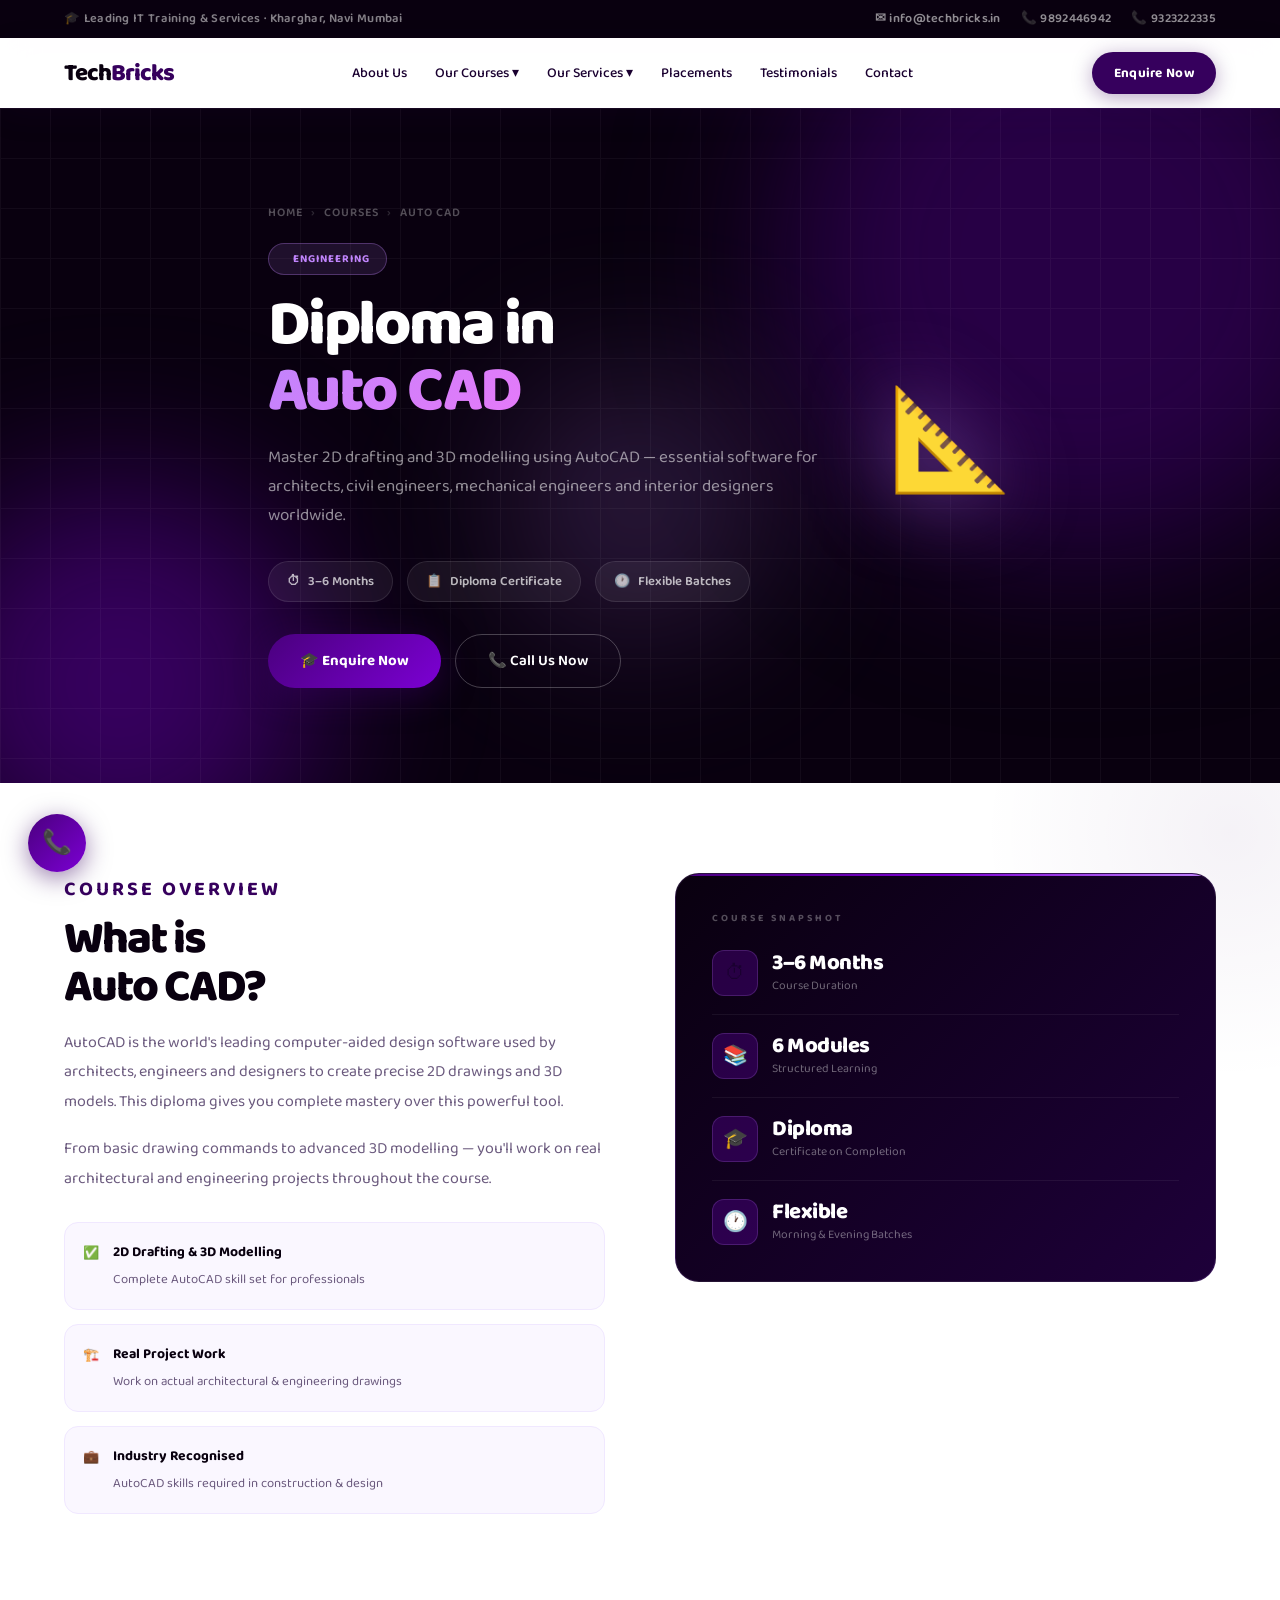
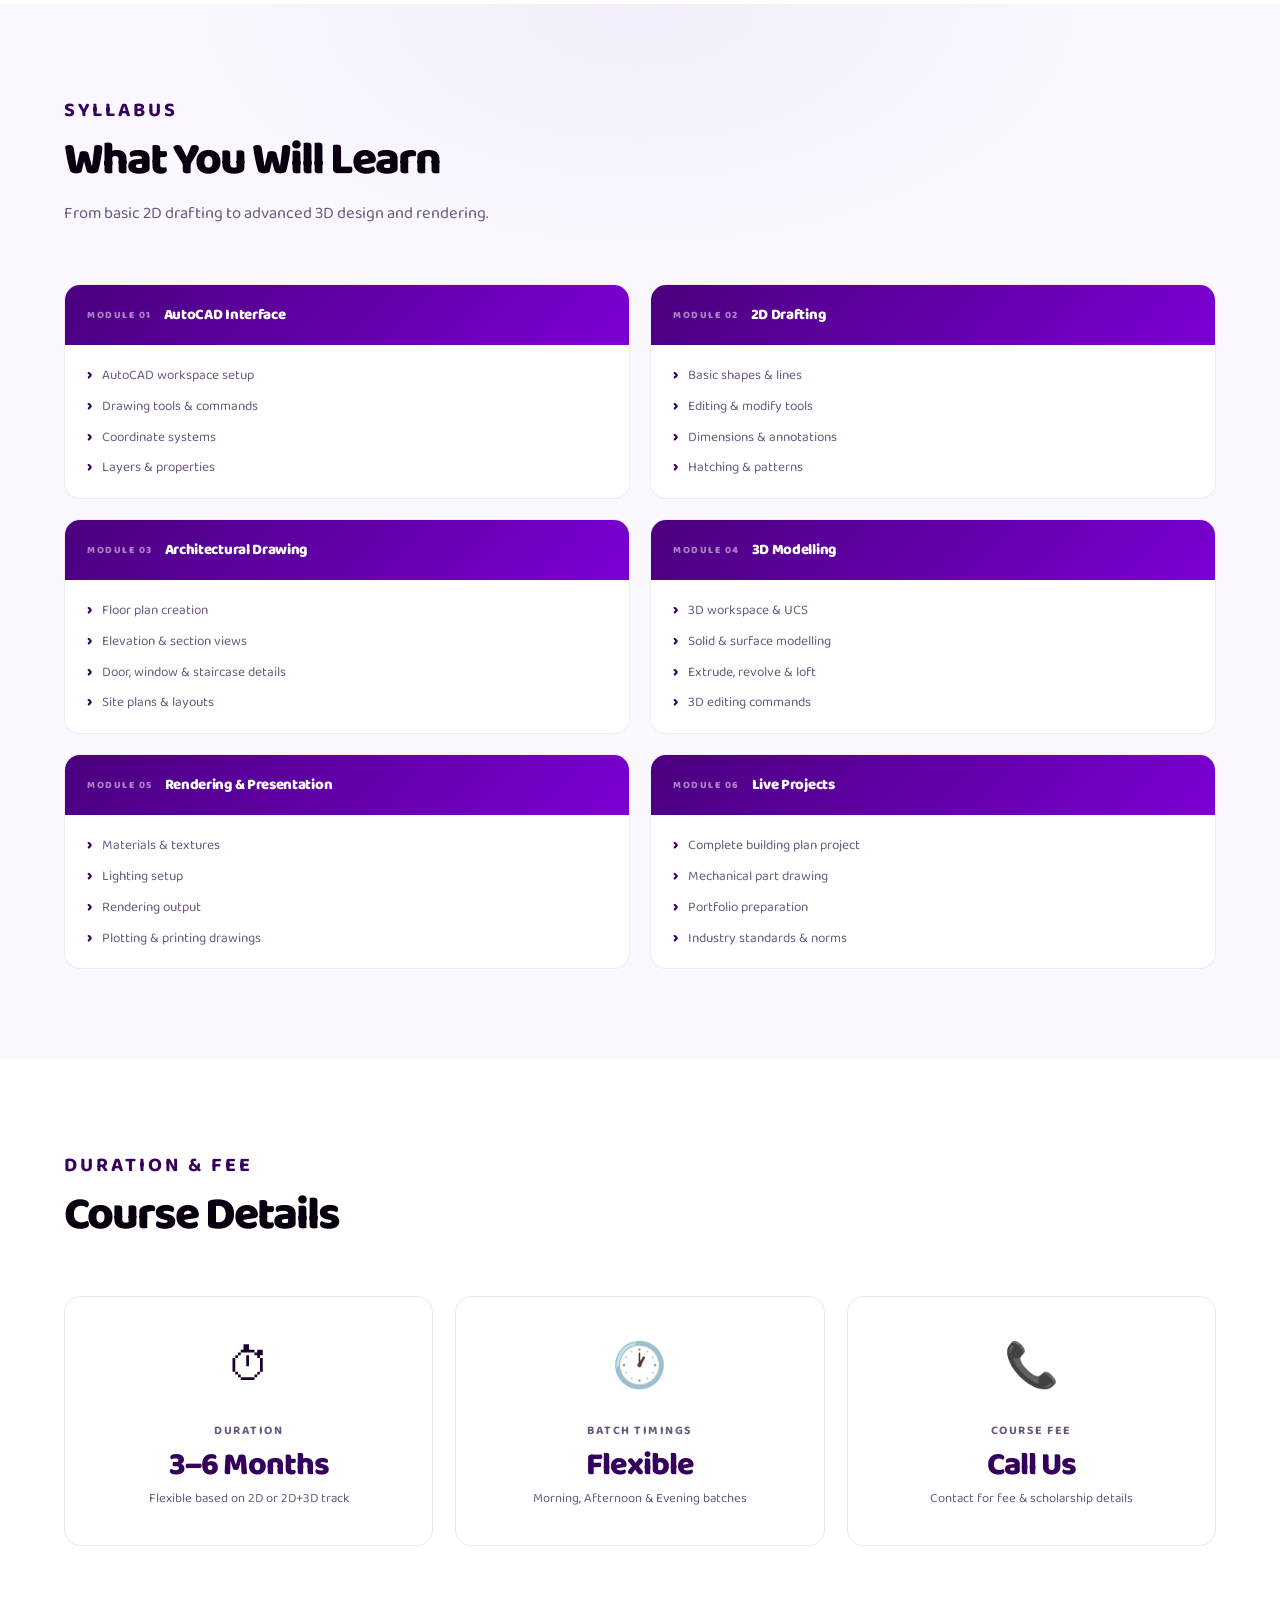
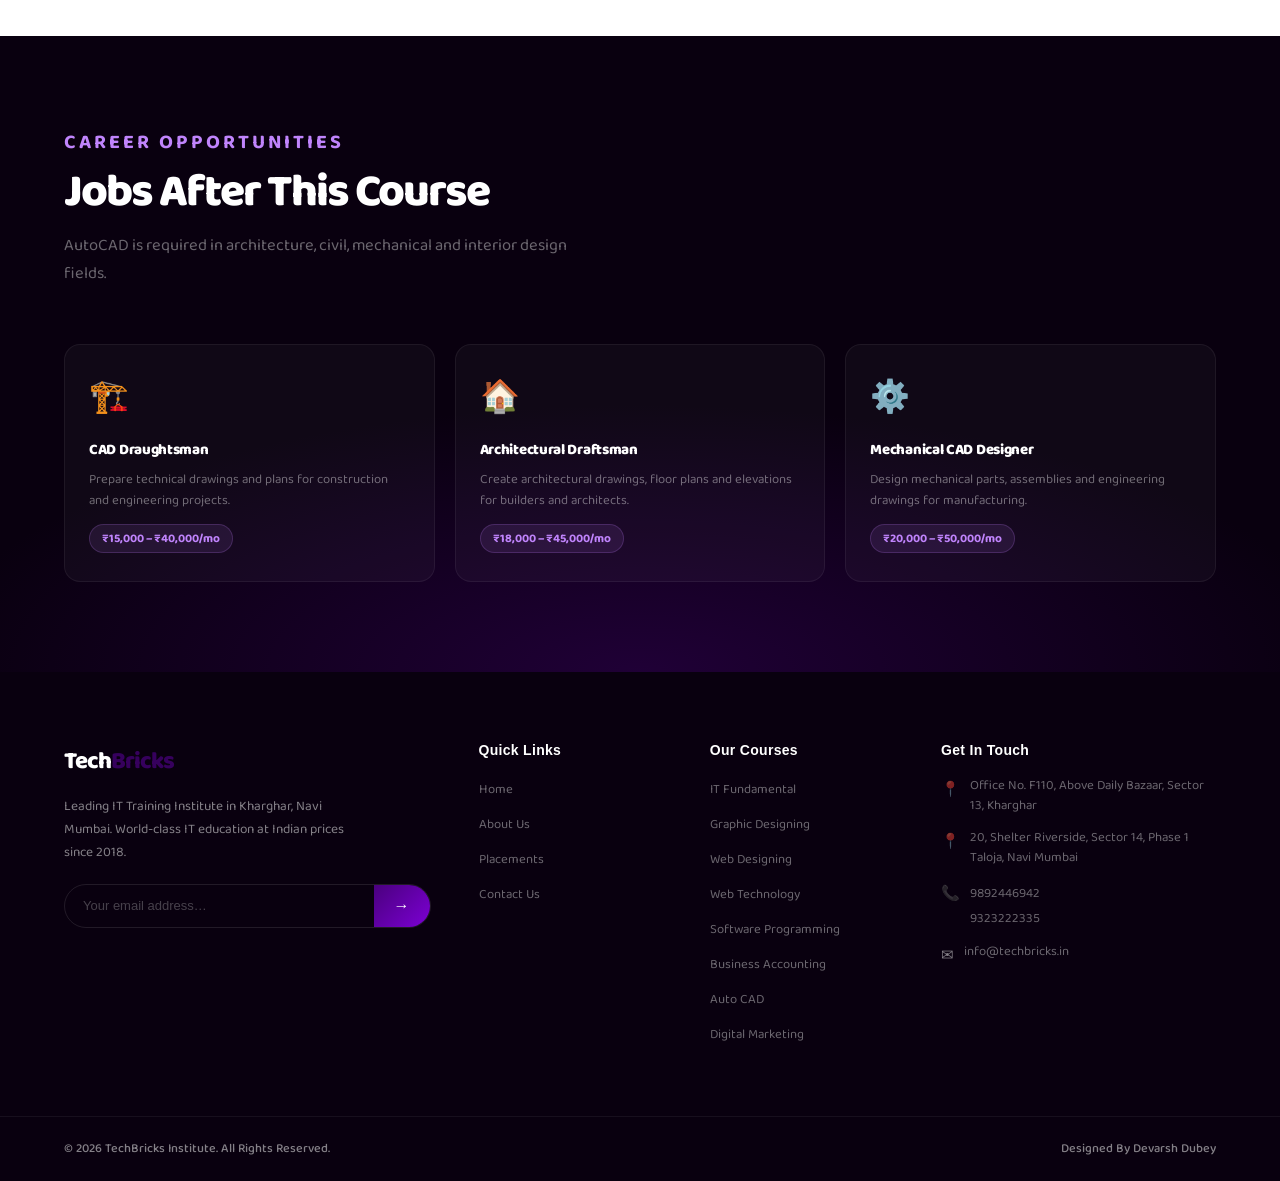
==== auto-cad.html @ fb2b9a81 "Updating nav" ====
<!DOCTYPE html>
<html lang="en">
<head>
<meta charset="UTF-8">
<meta name="viewport" content="width=device-width, initial-scale=1.0">
<title>Diploma in Auto CAD – TechBricks</title>
<link href="https://fonts.googleapis.com/css2?family=Baloo+2:wght@400..800&display=swap" rel="stylesheet">
<link rel="stylesheet" href="styles.css">
<link rel="stylesheet" href="style2.css">
</head>
<body>
<div class="topbar"><div class="tbi"><span>🎓 Leading IT Training &amp; Services · Kharghar, Navi Mumbai</span><div class="tbr"><a href="mailto:info@techbricks.in">✉ info@techbricks.in</a><a href="tel:9892446942">📞 9892446942</a><a href="tel:9323222335">📞 9323222335</a></div></div></div>
<nav><div class="ni"><a href="index.html" class="logo">Tech<span>Bricks</span></a><ul class="nl"><li><a href="index.html#about">About Us</a></li><li class="dropdown"><a href="index.html#courses">Our Courses ▾</a><div class="dmenu"><h5>Our Courses</h5><a href="it-fundamental.html">IT Fundamental Course</a><a href="graphic-designing.html">Diploma in Graphic Designing</a><a href="web-designing.html">Diploma in Web Designing</a><a href="web-technology.html">Diploma in Web Technology</a><a href="software-programming.html">Diploma in Software Programming</a><a href="business-accounting.html">Business Accounting &amp; Taxation</a><a href="auto-cad.html">Diploma in Auto CAD</a><a href="hardware-networking.html">Hardware &amp; Networking</a><a href="digital-marketing.html">Digital Marketing</a></div></li><li class="dropdown"><a href="index.html#services">Our Services ▾</a><div class="dmenu"><h5>Our Services</h5><a href="index.html#services">Website Designing</a><a href="index.html#services">Digital Marketing</a></div></li><li><a href="index.html#why">Placements</a></li><li><a href="index.html#testi">Testimonials</a></li><li><a href="index.html#contact">Contact</a></li></ul><button class="btn-eq" onclick="openModal()">Enquire Now</button><button class="hbg" id="hbg" aria-label="Menu"><span class="b"></span><span class="b"></span><span class="b"></span></button></div></nav>
<div class="mnav" id="mnav"><ul class="mnl"><li><a href="index.html#about">About Us</a></li><li><a href="it-fundamental.html" class="mst" data-t="mc1">Our Courses <span class="marr">›</span></a><div class="msub" id="mc1"><a href="it-fundamental.html">IT Fundamental Course</a><a href="graphic-designing.html">Graphic Designing</a><a href="web-designing.html">Web Designing</a><a href="web-technology.html">Web Technology</a><a href="software-programming.html">Software Programming</a><a href="business-accounting.html">Business Accounting</a><a href="auto-cad.html">Auto CAD</a><a href="hardware-networking.html">Hardware &amp; Networking</a><a href="digital-marketing.html">Digital Marketing</a></div></li><li><a href="index.html#services" class="mst" data-t="mc2">Our Services <span class="marr">›</span></a><div class="msub" id="mc2"><a href="index.html#services">Website Designing</a><a href="index.html#services">Digital Marketing</a></div></li><li><a href="index.html#why">Placements</a></li><li><a href="index.html#testi">Testimonials</a></li><li><a href="index.html#contact">Contact Us</a></li></ul><div class="mnf"><p class="mnfl">📞 Call Us Directly</p><a href="tel:9892446942" class="mcl">📞 9892446942</a><a href="tel:9323222335" class="mcl">📞 9323222335</a><button class="meb" onclick="openModal();closeMnav()">🎓 Enquire Now</button></div></div>

<section class="chero">
  <div class="orb orb1"></div><div class="orb orb2"></div><div class="orb orb3"></div><div class="hgrid"></div>
  <div class="chi"><div>
    <div class="cbread"><a href="index.html">Home</a><span>›</span><a href="index.html#courses">Courses</a><span>›</span>Auto CAD</div>
    <div class="chero-badge"><span class="dot"></span> Engineering</div>
    <h1>Diploma in<br><em>Auto CAD</em></h1>
    <p class="chero-desc">Master 2D drafting and 3D modelling using AutoCAD — essential software for architects, civil engineers, mechanical engineers and interior designers worldwide.</p>
    <div class="cmeta"><div class="cmi"><span>⏱</span> 3–6 Months</div><div class="cmi"><span>📋</span> Diploma Certificate</div><div class="cmi"><span>🕐</span> Flexible Batches</div></div>
    <div class="chcta"><button class="btn-p" onclick="openModal()">🎓 Enquire Now</button><a href="tel:9892446942" class="btn-o">📞 Call Us Now</a></div>
  </div><div class="cicon">📐</div></div>
</section>

<section class="ov"><div class="container"><div class="ovg">
  <div class="ov-left reveal"><span class="slbl2">Course Overview</span><h2 class="stitle">What is<br>Auto CAD?</h2><p>AutoCAD is the world's leading computer-aided design software used by architects, engineers and designers to create precise 2D drawings and 3D models. This diploma gives you complete mastery over this powerful tool.</p><p>From basic drawing commands to advanced 3D modelling — you'll work on real architectural and engineering projects throughout the course.</p><div class="ov-hls"><div class="ov-hl"><span class="ov-hl-ico">✅</span><div><strong>2D Drafting &amp; 3D Modelling</strong><span>Complete AutoCAD skill set for professionals</span></div></div><div class="ov-hl"><span class="ov-hl-ico">🏗️</span><div><strong>Real Project Work</strong><span>Work on actual architectural &amp; engineering drawings</span></div></div><div class="ov-hl"><span class="ov-hl-ico">💼</span><div><strong>Industry Recognised</strong><span>AutoCAD skills required in construction &amp; design</span></div></div></div></div>
  <div class="ov-card reveal"><div class="ov-card-ttl">Course Snapshot</div><div class="ov-st"><div class="ov-st-ico">⏱</div><div><div class="ov-st-num">3–6 Months</div><div class="ov-st-lbl">Course Duration</div></div></div><div class="ov-st"><div class="ov-st-ico">📚</div><div><div class="ov-st-num">6 Modules</div><div class="ov-st-lbl">Structured Learning</div></div></div><div class="ov-st"><div class="ov-st-ico">🎓</div><div><div class="ov-st-num">Diploma</div><div class="ov-st-lbl">Certificate on Completion</div></div></div><div class="ov-st"><div class="ov-st-ico">🕐</div><div><div class="ov-st-num">Flexible</div><div class="ov-st-lbl">Morning &amp; Evening Batches</div></div></div></div>
</div></div></section>

<section class="syl"><div class="container"><div class="tb reveal"><span class="slbl2">Syllabus</span><h2 class="stitle">What You Will Learn</h2><p class="ssub">From basic 2D drafting to advanced 3D design and rendering.</p></div>
<div class="syl-grid">
  <div class="smod reveal"><div class="smod-head"><span class="smod-n">MODULE 01</span><h4>AutoCAD Interface</h4></div><div class="smod-body"><ul><li>AutoCAD workspace setup</li><li>Drawing tools &amp; commands</li><li>Coordinate systems</li><li>Layers &amp; properties</li></ul></div></div>
  <div class="smod reveal"><div class="smod-head"><span class="smod-n">MODULE 02</span><h4>2D Drafting</h4></div><div class="smod-body"><ul><li>Basic shapes &amp; lines</li><li>Editing &amp; modify tools</li><li>Dimensions &amp; annotations</li><li>Hatching &amp; patterns</li></ul></div></div>
  <div class="smod reveal"><div class="smod-head"><span class="smod-n">MODULE 03</span><h4>Architectural Drawing</h4></div><div class="smod-body"><ul><li>Floor plan creation</li><li>Elevation &amp; section views</li><li>Door, window &amp; staircase details</li><li>Site plans &amp; layouts</li></ul></div></div>
  <div class="smod reveal"><div class="smod-head"><span class="smod-n">MODULE 04</span><h4>3D Modelling</h4></div><div class="smod-body"><ul><li>3D workspace &amp; UCS</li><li>Solid &amp; surface modelling</li><li>Extrude, revolve &amp; loft</li><li>3D editing commands</li></ul></div></div>
  <div class="smod reveal"><div class="smod-head"><span class="smod-n">MODULE 05</span><h4>Rendering &amp; Presentation</h4></div><div class="smod-body"><ul><li>Materials &amp; textures</li><li>Lighting setup</li><li>Rendering output</li><li>Plotting &amp; printing drawings</li></ul></div></div>
  <div class="smod reveal"><div class="smod-head"><span class="smod-n">MODULE 06</span><h4>Live Projects</h4></div><div class="smod-body"><ul><li>Complete building plan project</li><li>Mechanical part drawing</li><li>Portfolio preparation</li><li>Industry standards &amp; norms</li></ul></div></div>
</div></div></section>

<section class="dur"><div class="container"><div class="tb reveal"><span class="slbl2">Duration &amp; Fee</span><h2 class="stitle">Course Details</h2></div><div class="dur-grid"><div class="dur-card reveal"><span class="dur-ico">⏱</span><h4>Duration</h4><div class="dur-val">3–6 Months</div><div class="dur-sub">Flexible based on 2D or 2D+3D track</div></div><div class="dur-card reveal"><span class="dur-ico">🕐</span><h4>Batch Timings</h4><div class="dur-val">Flexible</div><div class="dur-sub">Morning, Afternoon &amp; Evening batches</div></div><div class="dur-card reveal"><span class="dur-ico">📞</span><h4>Course Fee</h4><div class="dur-val">Call Us</div><div class="dur-sub">Contact for fee &amp; scholarship details</div></div></div></div></section>

<section class="car"><div class="container"><div class="tb reveal"><span class="slbl2" style="color:var(--accent)">Career Opportunities</span><h2 class="stitle">Jobs After This Course</h2><p class="ssub">AutoCAD is required in architecture, civil, mechanical and interior design fields.</p></div>
<div class="car-grid"><div class="car-card reveal"><span class="car-ico">🏗️</span><h4>CAD Draughtsman</h4><p>Prepare technical drawings and plans for construction and engineering projects.</p><span class="car-sal">₹15,000 – ₹40,000/mo</span></div><div class="car-card reveal"><span class="car-ico">🏠</span><h4>Architectural Draftsman</h4><p>Create architectural drawings, floor plans and elevations for builders and architects.</p><span class="car-sal">₹18,000 – ₹45,000/mo</span></div><div class="car-card reveal"><span class="car-ico">⚙️</span><h4>Mechanical CAD Designer</h4><p>Design mechanical parts, assemblies and engineering drawings for manufacturing.</p><span class="car-sal">₹20,000 – ₹50,000/mo</span></div></div>
</div></section>

<footer><div class="ftop"><div class="container"><div class="fg"><div class="fb"><a href="index.html" class="logo">Tech<span>Bricks</span></a><p>Leading IT Training Institute in Kharghar, Navi Mumbai. World-class IT education at Indian prices since 2018.</p><div class="nf"><input type="email" placeholder="Your email address…"><button type="button">→</button></div></div><div class="fc"><h5>Quick Links</h5><ul><li><a href="index.html">Home</a></li><li><a href="index.html#about">About Us</a></li><li><a href="index.html#why">Placements</a></li><li><a href="index.html#contact">Contact Us</a></li></ul></div><div class="fc"><h5>Our Courses</h5><ul><li><a href="it-fundamental.html">IT Fundamental</a></li><li><a href="graphic-designing.html">Graphic Designing</a></li><li><a href="web-designing.html">Web Designing</a></li><li><a href="web-technology.html">Web Technology</a></li><li><a href="software-programming.html">Software Programming</a></li><li><a href="business-accounting.html">Business Accounting</a></li><li><a href="auto-cad.html">Auto CAD</a></li><li><a href="digital-marketing.html">Digital Marketing</a></li></ul></div><div class="fc"><h5>Get In Touch</h5><div class="ci"><span class="cico">📍</span><p>Office No. F110, Above Daily Bazaar, Sector 13, Kharghar</p></div><div class="ci"><span class="cico">📍</span><p>20, Shelter Riverside, Sector 14, Phase 1 Taloja, Navi Mumbai</p></div><div class="ci"><span class="cico">📞</span><div><a href="tel:9892446942">9892446942</a><br><a href="tel:9323222335">9323222335</a></div></div><div class="ci"><span class="cico">✉</span><a href="mailto:info@techbricks.in">info@techbricks.in</a></div></div></div></div></div><div class="container"><div class="fbot"><span>© 2026 TechBricks Institute. All Rights Reserved.</span><span>Designed By Devarsh Dubey</span></div></div></footer>
<a href="tel:9892446942" class="fcall" title="Call Us Now">📞</a>
<div class="mover" id="enquiryModal" onclick="if(event.target===this)closeModal()"><div class="modal"><div class="mh"><div><h3>🎓 Enquire Now</h3><p>We'll get back to you within 24 hours</p></div><button class="mclose" onclick="closeModal()">✕</button></div><div class="mbody"><div class="frow"><div class="fg2"><label>Name *</label><input type="text" placeholder="Enter your name here"></div></div><div class="fg2"><label>Mobile Number *</label><input type="tel" placeholder="+91 99XXXXXXXX"></div><div class="fg2"><label>Email Address</label><input type="email" placeholder="you@example.com"></div><div class="fg2"><label>Course of Interest *</label><select><option value="">— Select a Course —</option><option>IT Fundamental Course</option><option>Diploma in Graphic Designing</option><option>Diploma in Web Designing</option><option>Diploma in Web Technology</option><option>Diploma in Software Programming</option><option>Business Accounting &amp; Taxation</option><option selected>Diploma in Auto CAD</option><option>Hardware &amp; Networking</option><option>Digital Marketing</option></select></div><div class="fg2"><label>Message</label><textarea placeholder="Any specific questions or requirements…"></textarea></div><button class="btn-sub" onclick="submitForm()">Send Enquiry on WhatsApp →</button><p class="mnote">📞 Prefer to call? <a href="tel:9892446942">9892446942</a></p></div></div></div>
<script src="script.js"></script>
</body></html>
---- styles.css ----
@import url('https://fonts.googleapis.com/css2?family=Baloo+2:wght@400..800&display=swap');
:root {
  --p: #36005d;
  --p2: #220040;
  --p3: #4a007e;
  --glow: #7c00d4;
  --accent: #c084fc;
  --gold: #f5a623;
  --dark: #09000f;
  --dark2: #110020;
  --dark3: #1e003a;
  --light: #faf7ff;
  --light2: #f0e8ff;
  --text: #1a0030;
  --muted: #6b5a7e;
  --white: #ffffff;
  --r: 16px;
  --sh: 0 20px 60px rgba(54, 0, 93, 0.15);
  --sh2: 0 40px 80px rgba(54, 0, 93, 0.25);
}

*,
*::before,
*::after {
  box-sizing: border-box;
  margin: 0;
  padding: 0
}

html {
  scroll-behavior: smooth
}

body {
  font-family: "Baloo 2", sans-serif;
  background: var(--light);
  color: var(--text);
  overflow-x: hidden;
  -webkit-font-smoothing: antialiased
}

h1,
h2,
h3,
h4,
h5,
.logo,
.btn-eq,
.btn-p,
.btn-o,
.btn-s,
.btn-c,
.snum,
.sbnum {
  font-family:"Baloo 2", sans-serif;
  font-weight: 400;
}

/* ── SCROLLBAR ── */
::-webkit-scrollbar {
  width: 6px
}

::-webkit-scrollbar-track {
  background: var(--dark)
}

::-webkit-scrollbar-thumb {
  background: var(--p);
  border-radius: 3px
}

/* ── TOPBAR ── */
.topbar {
  background: var(--dark);
  padding: 9px 0;
  font-size: 12.5px;
  font-weight: 600;
  letter-spacing: .3px
}

.tbi {
  max-width: 1200px;
  margin: 0 auto;
  padding: 0 24px;
  display: flex;
  justify-content: space-between;
  align-items: center;
  flex-wrap: wrap;
  gap: 8px
}

.topbar span {
  color: rgba(255, 255, 255, .5)
}

.tbr {
  display: flex;
  align-items: center
}

.topbar a {
  color: rgba(255, 255, 255, .55);
  text-decoration: none;
  margin-left: 20px;
  transition: color .2s
}

.topbar a:hover {
  color: var(--accent)
}

/* ── NAV ── */
nav {
  background: rgba(255, 255, 255, .92);
  backdrop-filter: blur(20px);
  -webkit-backdrop-filter: blur(20px);
  box-shadow: 0 1px 0 rgba(54, 0, 93, .1), 0 8px 32px rgba(54, 0, 93, .08);
  position: sticky;
  top: 0;
  z-index: 900;
  transition: box-shadow .3s
}

.ni {
  max-width: 1200px;
  margin: 0 auto;
  padding: 0 24px;
  display: flex;
  align-items: center;
  justify-content: space-between;
  height: 70px
}

.logo {
  font-size: 24px;
  font-weight: 800;
  color: var(--dark);
  text-decoration: none;
  letter-spacing: -1px
}

.logo span {
  color: var(--p)
}

.nl {
  display: flex;
  align-items: center;
  gap: 2px;
  list-style: none
}

.nl>li>a {
  font-size: 14px;
  font-weight: 500;
  color: var(--text);
  text-decoration: none;
  padding: 7px 13px;
  border-radius: 8px;
  transition: all .2s;
  display: block
}

.nl>li>a:hover {
  background: var(--light2);
  color: var(--p)
}

.dropdown {
  position: relative
}

.dmenu {
  display: none;
  position: absolute;
  top: calc(100% + 10px);
  left: 0;
  background: var(--white);
  border-radius: var(--r);
  min-width: 270px;
  box-shadow: var(--sh2);
  padding: 10px;
  z-index: 999;
  border: 1px solid var(--light2);
  animation: fadeD .2s ease
}

@keyframes fadeD {
  from {
    opacity: 0;
    transform: translateY(-8px)
  }

  to {
    opacity: 1;
    transform: translateY(0)
  }
}

.dropdown:hover .dmenu {
  display: block
}

.dmenu h5 {
  font-size: 10px;
  text-transform: uppercase;
  letter-spacing: 2px;
  color: var(--p);
  padding: 6px 12px 10px;
  border-bottom: 1px solid var(--light2);
  margin-bottom: 6px;
  font-weight: 700
}

.dmenu a {
  display: block;
  padding: 8px 12px;
  font-size: 13px;
  color: var(--text);
  text-decoration: none;
  border-radius: 8px;
  transition: all .15s;
  font-weight: 500
}

.dmenu a:hover {
  background: var(--light2);
  color: var(--p)
}

.btn-eq {
  background: var(--p);
  color: var(--white);
  border: none;
  cursor: pointer;
  font-size: 13.5px;
  font-weight: 700;
  padding: 10px 22px;
  border-radius: 50px;
  transition: all .2s;
  letter-spacing: .3px;
  box-shadow: 0 4px 20px rgba(54, 0, 93, .35)
}

.btn-eq:hover {
  background: var(--p2);
  transform: scale(1.04);
  box-shadow: 0 6px 28px rgba(54, 0, 93, .5)
}

/* ── HAMBURGER ── */
.hbg {
  display: none;
  flex-direction: column;
  justify-content: center;
  align-items: center;
  gap: 5px;
  width: 44px;
  height: 44px;
  background: var(--p);
  border: none;
  cursor: pointer;
  border-radius: 10px;
  transition: background .25s;
  flex-shrink: 0;
  z-index: 1000
}

.hbg:hover {
  background: var(--p2)
}

.hbg .b {
  display: block;
  width: 20px;
  height: 2px;
  background: var(--white);
  border-radius: 2px;
  transition: transform .38s cubic-bezier(.23, 1, .32, 1), opacity .25s, width .28s;
  transform-origin: center
}

.hbg .b:nth-child(2) {
  width: 14px;
  align-self: flex-end
}

.hbg.open {
  background: var(--p2)
}

.hbg.open .b:nth-child(1) {
  transform: translateY(7px) rotate(45deg);
  width: 20px
}

.hbg.open .b:nth-child(2) {
  opacity: 0;
  transform: scaleX(0)
}

.hbg.open .b:nth-child(3) {
  transform: translateY(-7px) rotate(-45deg);
  width: 20px
}

/* ── MOBILE NAV ── */
.mnav {
  display: none;
  position: fixed;
  inset: 0;
  z-index: 850;
  background: var(--dark);
  flex-direction: column;
  padding: 88px 28px 40px;
  overflow-y: auto;
  transform: translateX(100%);
  transition: transform .42s cubic-bezier(.23, 1, .32, 1)
}

.mnav::before {
  content: '';
  position: absolute;
  top: -100px;
  right: -100px;
  width: 400px;
  height: 400px;
  border-radius: 50%;
  background: radial-gradient(circle, rgba(54, 0, 93, .5) 0%, transparent 70%);
  pointer-events: none
}

.mnav.open {
  transform: translateX(0)
}

.mnl {
  list-style: none;
  display: flex;
  flex-direction: column;
  gap: 2px
}

.mnl>li>a {
  font-family: "Baloo 2", sans-serif;
  font-size: 26px;
  font-weight: 800;
  color: rgba(255, 255, 255, .82);
  text-decoration: none;
  display: flex;
  align-items: center;
  justify-content: space-between;
  padding: 13px 0;
  border-bottom: 1px solid rgba(255, 255, 255, .06);
  letter-spacing: -1px;
  transition: color .2s, padding-left .25s
}

.mnl>li>a:hover {
  color: var(--accent);
  padding-left: 6px
}

.marr {
  font-size: 13px;
  color: rgba(255, 255, 255, .3);
  transition: transform .3s, color .2s;
  flex-shrink: 0
}

.mst.open .marr {
  transform: rotate(90deg);
  color: var(--accent)
}

.msub {
  display: none;
  padding: 8px 0 6px 20px;
  border-left: 2px solid rgba(124, 0, 212, .5);
  margin: 4px 0 10px
}

.msub.open {
  display: block;
  animation: sD .25s ease
}

@keyframes sD {
  from {
    opacity: 0;
    transform: translateY(-6px)
  }

  to {
    opacity: 1;
    transform: translateY(0)
  }
}

.msub a {
  display: block;
  padding: 8px 4px;
  font-size: 14px;
  font-weight: 500;
  color: rgba(255, 255, 255, .5);
  text-decoration: none;
  transition: color .2s, padding-left .2s
}

.msub a:hover {
  color: var(--accent);
  padding-left: 6px
}

.mnf {
  margin-top: 32px;
  padding-top: 24px;
  border-top: 1px solid rgba(255, 255, 255, .07);
  display: flex;
  flex-direction: column;
  gap: 10px
}

.mnfl {
  font-family: "Baloo 2", sans-serif;
  font-size: 10px;
  text-transform: uppercase;
  letter-spacing: 2px;
  color: rgba(255, 255, 255, .25);
  font-weight: 700;
  margin-bottom: 2px
}

.mcl {
  display: flex;
  align-items: center;
  gap: 12px;
  font-family: "Baloo 2", sans-serif;
  font-size: 19px;
  font-weight: 800;
  color: var(--white);
  text-decoration: none;
  background: rgba(54, 0, 93, .3);
  border: 1px solid rgba(124, 0, 212, .3);
  padding: 13px 18px;
  border-radius: 12px;
  transition: background .2s, border-color .2s;
  letter-spacing: -.5px
}

.mcl:hover {
  background: var(--p);
  border-color: var(--p)
}

.meb {
  display: block;
  text-align: center;
  background: var(--p);
  color: var(--white);
  font-family: "Baloo 2", sans-serif;
  font-size: 15px;
  font-weight: 700;
  padding: 15px;
  border-radius: 12px;
  transition: background .2s;
  cursor: pointer;
  border: none;
  width: 100%;
  box-shadow: 0 6px 20px rgba(54, 0, 93, .4)
}

.meb:hover {
  background: var(--p2)
}

/* ── HERO ── */
.hero {
  min-height: 100vh;
  background: var(--dark);
  display: flex;
  align-items: center;
  position: relative;
  overflow: hidden
}

/* Animated orbs */
.orb {
  position: absolute;
  border-radius: 50%;
  filter: blur(80px);
  pointer-events: none;
  animation: float 8s ease-in-out infinite
}

.orb1 {
  width: 600px;
  height: 600px;
  background: rgba(54, 0, 93, .7);
  top: -150px;
  right: -100px;
  animation-delay: 0s
}

.orb2 {
  width: 400px;
  height: 400px;
  background: rgba(124, 0, 212, .4);
  bottom: -100px;
  left: -80px;
  animation-delay: -3s
}

.orb3 {
  width: 250px;
  height: 250px;
  background: rgba(192, 132, 252, .2);
  top: 40%;
  left: 40%;
  animation-delay: -5s
}

@keyframes float {

  0%,
  100% {
    transform: translateY(0) scale(1)
  }

  50% {
    transform: translateY(-30px) scale(1.05)
  }
}

/* Grid */
.hgrid {
  position: absolute;
  inset: 0;
  opacity: .04;
  background-image: linear-gradient(rgba(255, 255, 255, 1) 1px, transparent 1px), linear-gradient(90deg, rgba(255, 255, 255, 1) 1px, transparent 1px);
  background-size: 50px 50px
}

.hi {
  max-width: 1200px;
  margin: 0 auto;
  padding: 60px 24px;
  position: relative;
  z-index: 2;
  display: grid;
  grid-template-columns: 1.1fr .9fr;
  gap: 60px;
  align-items: center
}

/* Animated badge */
.hbadge {
  display: inline-flex;
  align-items: center;
  gap: 8px;
  background: rgba(192, 132, 252, .12);
  border: 1px solid rgba(192, 132, 252, .3);
  color: var(--accent);
  font-size: 11.5px;
  font-weight: 600;
  padding: 6px 16px;
  border-radius: 50px;
  margin-bottom: 24px;
  letter-spacing: .8px;
  text-transform: uppercase;
  animation: badgeIn .8s ease both
}

@keyframes badgeIn {
  from {
    opacity: 0;
    transform: translateY(10px)
  }

  to {
    opacity: 1;
    transform: translateY(0)
  }
}

.hbadge .dot {
  width: 6px;
  height: 6px;
  border-radius: 50%;
  background: var(--accent);
  animation: blink 1.5s infinite
}

@keyframes blink {

  0%,
  100% {
    opacity: 1
  }

  50% {
    opacity: .2
  }
}

.hero h1 {
  font-size: clamp(42px, 5.5vw, 72px);
  font-weight: 800;
  line-height: 1.02;
  color: var(--white);
  letter-spacing: -2.5px;
  margin-bottom: 22px;
  animation: h1In 1s ease .2s both
}

@keyframes h1In {
  from {
    opacity: 0;
    transform: translateY(30px)
  }

  to {
    opacity: 1;
    transform: translateY(0)
  }
}

.hero h1 em {
  font-style: normal;
  background: linear-gradient(135deg, var(--accent), #e879f9);
  -webkit-background-clip: text;
  -webkit-text-fill-color: transparent;
  background-clip: text
}

.hero-desc {
  font-size: 17px;
  line-height: 1.7;
  color: rgba(255, 255, 255, .55);
  max-width: 500px;
  margin-bottom: 38px;
  font-weight: 300;
  animation: h1In 1s ease .4s both
}

.hcta {
  display: flex;
  gap: 16px;
  flex-wrap: wrap;
  animation: h1In 1s ease .6s both
}

.btn-p {
  background: linear-gradient(135deg, var(--p3), var(--glow));
  color: var(--white);
  font-size: 15px;
  font-weight: 700;
  padding: 14px 32px;
  border-radius: 50px;
  text-decoration: none;
  border: none;
  cursor: pointer;
  transition: all .25s;
  box-shadow: 0 8px 32px rgba(54, 0, 93, .5);
  position: relative;
  overflow: hidden
}

.btn-p::after {
  content: '';
  position: absolute;
  inset: 0;
  background: linear-gradient(135deg, rgba(255, 255, 255, .15), transparent);
  opacity: 0;
  transition: opacity .2s
}

.btn-p:hover {
  transform: translateY(-2px);
  box-shadow: 0 14px 40px rgba(54, 0, 93, .65)
}

.btn-p:hover::after {
  opacity: 1
}

.btn-o {
  background: transparent;
  color: var(--white);
  border: 1.5px solid rgba(255, 255, 255, .25);
  font-size: 15px;
  font-weight: 600;
  padding: 14px 32px;
  border-radius: 50px;
  text-decoration: none;
  display: flex;
  align-items: center;
  gap: 10px;
  transition: all .2s;
  cursor: pointer
}

.btn-o:hover {
  border-color: var(--accent);
  color: var(--accent);
  background: rgba(192, 132, 252, .08)
}

/* Hero card */
.hcard {
  background: rgba(255, 255, 255, .04);
  backdrop-filter: blur(24px);
  border: 1px solid rgba(192, 132, 252, .15);
  border-radius: 24px;
  padding: 36px;
  animation: cardIn 1s ease .5s both;
  position: relative;
  overflow: hidden
}

.hcard::before {
  content: '';
  position: absolute;
  top: 0;
  left: 0;
  right: 0;
  height: 1px;
  background: linear-gradient(90deg, transparent, rgba(192, 132, 252, .5), transparent)
}

@keyframes cardIn {
  from {
    opacity: 0;
    transform: translateX(30px)
  }

  to {
    opacity: 1;
    transform: translateX(0)
  }
}

.hct {
  font-size: 10px;
  text-transform: uppercase;
  letter-spacing: 3px;
  color: rgba(255, 255, 255, .3);
  margin-bottom: 28px;
  font-weight: 700
}

.srow {
  display: flex;
  flex-direction: column;
  gap: 18px
}

.sitem {
  display: flex;
  align-items: center;
  gap: 16px
}

.sico {
  width: 50px;
  height: 50px;
  border-radius: 14px;
  background: linear-gradient(135deg, rgba(54, 0, 93, .6), rgba(124, 0, 212, .4));
  border: 1px solid rgba(192, 132, 252, .2);
  display: flex;
  align-items: center;
  justify-content: center;
  font-size: 22px;
  flex-shrink: 0
}

.snum {
  font-size: 30px;
  font-weight: 800;
  color: var(--white);
  line-height: 1;
  letter-spacing: -1px
}

.slbl {
  font-size: 12.5px;
  color: rgba(255, 255, 255, .4);
  margin-top: 2px
}

.cstrip {
  margin-top: 26px;
  padding: 16px 20px;
  background: linear-gradient(135deg, var(--p3), var(--glow));
  border-radius: 14px;
  display: flex;
  align-items: center;
  gap: 12px;
  position: relative;
  overflow: hidden
}

.cstrip::before {
  content: '';
  position: absolute;
  inset: 0;
  background: linear-gradient(135deg, rgba(255, 255, 255, .1), transparent)
}

.csico {
  font-size: 20px
}

.cstrip p {
  font-size: 11px;
  color: rgba(255, 255, 255, .7);
  font-weight: 600;
  letter-spacing: .3px
}

.cstrip a {
  display: block;
  font-family: "Baloo 2", sans-serif;
  font-weight: 500;
  color: var(--white);
  text-decoration: none;
  font-size: 18px;
  letter-spacing: -.5px
}

/* ── SHARED ── */
section {
  padding: 90px 0
}

.container {
  max-width: 1200px;
  margin: 0 auto;
  padding: 0 24px
}

.slbl2 {
  font-size: 20px;
  text-transform: uppercase;
  letter-spacing: 3px;
  color: var(--p);
  font-weight: 700;
  margin-bottom: 10px;
  display: block
}

.stitle {
  font-size: clamp(28px, 4vw, 46px);
  font-weight: 800;
  letter-spacing: -2px;
  color: var(--dark);
  line-height: 1.05;
  margin-bottom: 16px
}

.ssub {
  font-size: 16.5px;
  color: var(--muted);
  max-width: 540px;
  line-height: 1.7;
  font-weight: 300
}

.tb {
  margin-bottom: 56px
}

/* ── ABOUT ── */
.about {
  background: var(--white);
  position: relative;
  overflow: hidden
}

.about::before {
  content: '';
  position: absolute;
  top: -200px;
  right: -200px;
  width: 500px;
  height: 500px;
  border-radius: 50%;
  background: radial-gradient(circle, rgba(54, 0, 93, .05) 0%, transparent 70%);
  pointer-events: none
}

.ag {
  display: grid;
  grid-template-columns: 1fr 1fr;
  gap: 80px;
  align-items: center
}

.avis {
  position: relative;
  height: 440px;
  background: linear-gradient(135deg, var(--dark) 0%, var(--dark3) 100%);
  border-radius: 28px;
  overflow: hidden;
  display: flex;
  align-items: center;
  justify-content: center
}

.avis::after {
  content: '';
  position: absolute;
  inset: 0;
  background: linear-gradient(135deg, rgba(54, 0, 93, .3), rgba(124, 0, 212, .2))
}

.avis-inner {
  text-align: center;
  color: var(--white);
  position: relative;
  z-index: 1
}

.avis-inner .bn {
  font-family: 'Syne', sans-serif;
  font-size: 96px;
  font-weight: 800;
  line-height: 1;
  background: linear-gradient(135deg, var(--accent), #e879f9);
  -webkit-background-clip: text;
  -webkit-text-fill-color: transparent;
  background-clip: text;
  letter-spacing: -4px
}

.avis-inner p {
  font-size: 15px;
  color: rgba(255, 255, 255, .45);
  margin-top: 8px;
  font-weight: 300
}

.ay {
  position: absolute;
  top: 24px;
  right: 24px;
  background: linear-gradient(135deg, var(--p3), var(--glow));
  color: var(--white);
  font-family: 'Syne', sans-serif;
  font-size: 12px;
  font-weight: 700;
  padding: 8px 16px;
  border-radius: 50px;
  letter-spacing: 1px;
  text-transform: uppercase;
  z-index: 2;
  box-shadow: 0 4px 16px rgba(54, 0, 93, .4)
}

/* Floating decoration */
.avis .dec {
  position: absolute;
  border-radius: 50%;
  filter: blur(40px)
}

.dec1 {
  width: 200px;
  height: 200px;
  background: rgba(124, 0, 212, .25);
  bottom: -50px;
  left: -50px
}

.dec2 {
  width: 150px;
  height: 150px;
  background: rgba(192, 132, 252, .15);
  top: -30px;
  left: 30%
}

.ac p {
  font-size: 16px;
  line-height: 1.8;
  color: var(--muted);
  margin-bottom: 18px;
  font-weight: 400
}

.afeats {
  display: grid;
  grid-template-columns: 1fr 1fr;
  gap: 14px;
  margin-top: 30px
}

.afeat {
  background: var(--light);
  border-radius: 14px;
  padding: 18px 16px;
  display: flex;
  gap: 12px;
  align-items: flex-start;
  border: 1px solid var(--light2);
  transition: all .25s;
  cursor: default
}

.afeat:hover {
  border-color: var(--p);
  transform: translateY(-2px);
  box-shadow: 0 8px 24px rgba(54, 0, 93, .1)
}

.fico {
  font-size: 20px;
  flex-shrink: 0
}

.ft strong {
  font-family: 'Syne', sans-serif;
  font-size: 13px;
  font-weight: 700;
  color: var(--dark);
  display: block;
  margin-bottom: 2px
}

.ft span {
  font-size: 12.5px;
  color: var(--muted)
}

/* ── COURSES ── */
.courses {
  background: var(--light);
  position: relative
}

.courses::before {
  content: '';
  position: absolute;
  inset: 0;
  background: radial-gradient(ellipse 60% 40% at 50% 0%, rgba(54, 0, 93, .04) 0%, transparent 60%)
}

.cgrid {
  display: grid;
  grid-template-columns: repeat(3, 1fr);
  gap: 22px
}

.ccard {
  background: var(--white);
  border-radius: var(--r);
  border: 1px solid rgba(54, 0, 93, .08);
  overflow: hidden;
  transition: all .3s;
  display: flex;
  flex-direction: column;
  position: relative
}

.ccard::before {
  content: '';
  position: absolute;
  inset: 0;
  background: linear-gradient(135deg, var(--p3), var(--glow));
  opacity: 0;
  transition: opacity .3s;
  pointer-events: none
}

.ccard:hover {
  transform: translateY(-8px);
  box-shadow: 0 24px 60px rgba(54, 0, 93, .18);
  border-color: var(--p)
}

.ctop {
  height: 140px;
  display: flex;
  align-items: center;
  justify-content: center;
  font-size: 52px;
  position: relative;
  overflow: hidden
}

.ctop::after {
  content: '';
  position: absolute;
  inset: 0;
  background: linear-gradient(to bottom, transparent 50%, rgba(0, 0, 0, .2))
}

.cbody {
  padding: 22px;
  flex: 1;
  display: flex;
  flex-direction: column;
  position: relative;
  z-index: 1
}

.cbody h4 {
  font-family: "Baloo 2", sans-serif;
  font-size: 1.3em;
  font-weight: 800;
  margin-bottom: 8px;
  color: var(--dark);
  letter-spacing: -.3px;
  line-height: 1.25;
  transition: color .3s
}

.ccard:hover .cbody h4 {
  color: var(--p)
}

.cbody p {
  font-size: 13px;
  color: var(--muted);
  line-height: 1.65;
  flex: 1
}

.ctag {
  display: inline-block;
  margin-top: 14px;
  font-family: 'Syne', sans-serif;
  font-size: 10.5px;
  font-weight: 700;
  letter-spacing: 1px;
  text-transform: uppercase;
  color: var(--p);
  background: rgba(54, 0, 93, .08);
  padding: 5px 12px;
  border-radius: 50px;
  transition: all .3s
}

.ccard:hover .ctag {
  background: var(--p);
  color: var(--white)
}

/* ── WHY ── */
.why {
  background: var(--dark);
  position: relative;
  overflow: hidden
}

.why::before {
  content: '';
  position: absolute;
  inset: 0;
  background: radial-gradient(ellipse 80% 60% at 50% 100%, rgba(54, 0, 93, .5) 0%, transparent 70%)
}

.why .stitle {
  color: var(--white)
}

.why .ssub {
  color: rgba(255, 255, 255, .4)
}

.wgrid {
  display: grid;
  grid-template-columns: repeat(3, 1fr);
  gap: 22px
}

.wcard {
  background: rgba(255, 255, 255, .03);
  border: 1px solid rgba(255, 255, 255, .06);
  border-radius: var(--r);
  padding: 32px 26px;
  transition: all .3s;
  position: relative;
  overflow: hidden
}

.wcard::before {
  content: '';
  position: absolute;
  inset: 0;
  background: linear-gradient(135deg, rgba(54, 0, 93, .5), rgba(124, 0, 212, .3));
  opacity: 0;
  transition: opacity .3s
}

.wcard:hover {
  border-color: rgba(192, 132, 252, .3);
  transform: translateY(-4px)
}

.wcard:hover::before {
  opacity: 1
}

.wico {
  font-size: 36px;
  margin-bottom: 18px;
  display: block;
  position: relative;
  z-index: 1
}

.wcard h4 {
  font-family: "Baloo 2", sans-serif;
  font-size: 1.3em;
  font-weight: 800;
  color: var(--white);
  margin-bottom: 10px;
  letter-spacing: -.3px;
  position: relative;
  z-index: 1
}

.wcard p {
  font-size: 13.5px;
  color: rgba(255, 255, 255, .4);
  line-height: 1.7;
  font-weight: 300;
  position: relative;
  z-index: 1
}

/* ── SERVICES ── */
.services {
  background: var(--white)
}

.sgrid {
  display: grid;
  grid-template-columns: 1fr 1fr;
  gap: 26px
}

.scard {
  border-radius: var(--r);
  padding: 40px;
  display: flex;
  gap: 24px;
  align-items: flex-start;
  border: 1px solid rgba(54, 0, 93, .1);
  transition: all .3s;
  position: relative;
  overflow: hidden
}

.scard::before {
  content: '';
  position: absolute;
  inset: 0;
  background: linear-gradient(135deg, var(--p), var(--glow));
  opacity: 0;
  transition: opacity .3s;
  pointer-events: none
}

.scard:hover {
  border-color: var(--p);
  box-shadow: var(--sh);
  transform: translateY(-6px)
}

.scard:hover::before {
  opacity: .04
}

.sico2 {
  width: 66px;
  height: 66px;
  border-radius: 18px;
  background: linear-gradient(135deg, var(--p3), var(--glow));
  display: flex;
  align-items: center;
  justify-content: center;
  font-size: 28px;
  flex-shrink: 0;
  box-shadow: 0 8px 24px rgba(54, 0, 93, .35)
}

.scard h4 {
  font-family: "Baloo 2", sans-serif;
  font-size: 20px;
  font-weight: 800;
  margin-bottom: 10px;
  letter-spacing: -.5px;
  transition: color .3s
}

.scard:hover h4 {
  color: var(--p)
}

.scard p {
  font-size: 14.5px;
  color: var(--muted);
  line-height: 1.7
}

/* ── STATS ── */
.stats {
  background: linear-gradient(135deg, var(--p) 0%, var(--glow) 50%, var(--p3) 100%);
  padding: 70px 0;
  position: relative;
  overflow: hidden
}

.stats::before {
  content: '';
  position: absolute;
  inset: 0;
  background: url("data:image/svg+xml,%3Csvg width='60' height='60' viewBox='0 0 60 60' xmlns='http://www.w3.org/2000/svg'%3E%3Cg fill='none' fill-rule='evenodd'%3E%3Cg fill='%23ffffff' fill-opacity='0.04'%3E%3Ccircle cx='30' cy='30' r='1'/%3E%3C/g%3E%3C/g%3E%3C/svg%3E")
}

.srow2 {
  display: flex;
  justify-content: space-around;
  flex-wrap: wrap;
  gap: 40px
}

.sbig {
  text-align: center;
  position: relative
}

.sbig::after {
  content: '';
  position: absolute;
  bottom: -16px;
  left: 50%;
  transform: translateX(-50%);
  width: 40px;
  height: 2px;
  background: rgba(255, 255, 255, .3);
  border-radius: 1px
}

.sbnum {
  font-size: 58px;
  font-weight: 800;
  color: var(--white);
  line-height: 1;
  letter-spacing: -2px
}

.sblbl {
  font-size: 13px;
  color: rgba(255, 255, 255, .7);
  margin-top: 8px;
  font-weight: 600;
  letter-spacing: .3px
}

/* ── TESTIMONIALS ── */
.testi {
  background: var(--light)
}

.tgrid {
  display: grid;
  grid-template-columns: repeat(3, 1fr);
  gap: 22px
}

.tcard {
  background: var(--white);
  border-radius: var(--r);
  padding: 30px;
  border: 1px solid rgba(54, 0, 93, .08);
  transition: all .3s;
  position: relative;
  overflow: hidden
}

.tcard::before {
  content: '';
  position: absolute;
  top: 0;
  left: 0;
  right: 0;
  height: 3px;
  background: linear-gradient(90deg, var(--p), var(--glow));
  transform: scaleX(0);
  transition: transform .3s;
  transform-origin: left
}

.tcard:hover {
  box-shadow: var(--sh);
  transform: translateY(-6px)
}

.tcard:hover::before {
  transform: scaleX(1)
}

.tq {
  font-family: 'Syne', sans-serif;
  font-size: 44px;
  color: var(--p);
  line-height: 1;
  margin-bottom: 10px;
  font-weight: 800
}

.tt {
  font-size: 13.5px;
  color: var(--muted);
  line-height: 1.75;
  margin-bottom: 20px
}

.tau {
  display: flex;
  align-items: center;
  gap: 12px
}

.tav {
  width: 44px;
  height: 44px;
  border-radius: 50%;
  background: linear-gradient(135deg, var(--p3), var(--glow));
  display: flex;
  align-items: center;
  justify-content: center;
  font-family: 'Syne', sans-serif;
  font-weight: 800;
  color: var(--white);
  font-size: 16px;
  box-shadow: 0 4px 12px rgba(54, 0, 93, .3)
}

.tn {
  font-family: 'Syne', sans-serif;
  font-weight: 700;
  font-size: 14px;
  color: var(--dark)
}

.ts {
  color: var(--gold);
  font-size: 12px;
  margin-top: 2px
}

/* ── CTA ── */
.cta {
  background: linear-gradient(135deg, var(--dark) 0%, var(--dark3) 100%);
  padding: 90px 0;
  text-align: center;
  position: relative;
  overflow: hidden
}

.cta::before {
  content: '';
  position: absolute;
  inset: 0;
  background: radial-gradient(circle at 50% 50%, rgba(54, 0, 93, .6) 0%, transparent 70%)
}

/* Animated rings */
.ring {
  position: absolute;
  border-radius: 50%;
  border: 1px solid rgba(192, 132, 252, .1);
  top: 50%;
  left: 50%;
  transform: translate(-50%, -50%);
  animation: expand 4s ease-out infinite
}

.ring:nth-child(2) {
  animation-delay: 1.3s
}

.ring:nth-child(3) {
  animation-delay: 2.6s
}

@keyframes expand {
  0% {
    width: 100px;
    height: 100px;
    opacity: .5
  }

  100% {
    width: 800px;
    height: 800px;
    opacity: 0
  }
}

.cta h2 {
  font-size: clamp(30px, 4.5vw, 52px);
  font-weight: 800;
  color: var(--white);
  letter-spacing: -2px;
  margin-bottom: 14px;
  position: relative;
  z-index: 1
}

.cta h2 span {
  background: linear-gradient(135deg, var(--accent), #e879f9);
  -webkit-background-clip: text;
  -webkit-text-fill-color: transparent;
  background-clip: text
}

.cta>div>p {
  font-size: 17px;
  color: rgba(255, 255, 255, .5);
  margin-bottom: 36px;
  position: relative;
  z-index: 1;
  font-weight: 300
}

.ctabs {
  display: flex;
  gap: 14px;
  justify-content: center;
  flex-wrap: wrap;
  position: relative;
  z-index: 1
}

.btn-s {
  background: linear-gradient(135deg, var(--p3), var(--glow));
  color: var(--white);
  font-size: 15px;
  font-weight: 700;
  padding: 15px 34px;
  border-radius: 50px;
  text-decoration: none;
  border: none;
  cursor: pointer;
  transition: all .25s;
  box-shadow: 0 8px 32px rgba(54, 0, 93, .5)
}

.btn-s:hover {
  transform: translateY(-2px);
  box-shadow: 0 14px 40px rgba(54, 0, 93, .65)
}

.btn-c {
  background: rgba(255, 255, 255, .08);
  color: var(--white);
  border: 1.5px solid rgba(255, 255, 255, .2);
  font-size: 15px;
  font-weight: 700;
  padding: 15px 30px;
  border-radius: 50px;
  text-decoration: none;
  display: flex;
  align-items: center;
  gap: 10px;
  transition: all .2s
}

.btn-c:hover {
  background: rgba(255, 255, 255, .15);
  border-color: var(--accent)
}

/* ── FOOTER ── */
footer {
  background: var(--dark);
  color: rgba(255, 255, 255, .5)
}

.ftop {
  padding: 70px 0;
  border-bottom: 1px solid rgba(255, 255, 255, .06)
}

.fg {
  display: grid;
  grid-template-columns: 2fr 1fr 1fr 1.5fr;
  gap: 48px
}

.fb .logo {
  color: var(--white);
  display: block;
  margin-bottom: 14px
}

.fb p {
  font-size: 13.5px;
  line-height: 1.7;
  max-width: 280px;
  font-weight: 300
}

.nf {
  display: flex;
  margin-top: 20px;
  border-radius: 50px;
  overflow: hidden;
  border: 1px solid rgba(255, 255, 255, .1)
}

.nf input {
  flex: 1;
  background: transparent;
  border: none;
  outline: none;
  padding: 12px 18px;
  font-size: 13px;
  color: var(--white);
  font-family: 'DM Sans', sans-serif
}

.nf input::placeholder {
  color: rgba(255, 255, 255, .25)
}

.nf button {
  background: linear-gradient(135deg, var(--p3), var(--glow));
  color: var(--white);
  border: none;
  cursor: pointer;
  padding: 12px 20px;
  font-size: 16px;
  transition: opacity .2s
}

.nf button:hover {
  opacity: .85
}

.fc h5 {
  font-family: 'Syne', sans-serif;
  font-size: 14px;
  font-weight: 800;
  color: var(--white);
  margin-bottom: 18px;
  letter-spacing: .3px
}

.fc ul {
  list-style: none;
  display: flex;
  flex-direction: column;
  gap: 10px
}

.fc ul li a {
  font-size: 13px;
  color: rgba(255, 255, 255, .4);
  text-decoration: none;
  transition: color .2s
}

.fc ul li a:hover {
  color: var(--accent)
}

.ci {
  display: flex;
  gap: 10px;
  margin-bottom: 12px;
  align-items: flex-start
}

.ci .cico {
  font-size: 15px;
  margin-top: 2px;
  flex-shrink: 0
}

.ci p,
.ci a {
  font-size: 13px;
  color: rgba(255, 255, 255, .4);
  text-decoration: none;
  line-height: 1.55;
  transition: color .2s
}

.ci a:hover {
  color: var(--accent)
}

.fbot {
  padding: 22px 0;
  display: flex;
  justify-content: space-between;
  align-items: center;
  flex-wrap: wrap;
  gap: 12px;
  font-size: 12.5px;
  font-weight: 500
}

/* ── FLOAT CALL ── */
.fcall {
  position: fixed;
  bottom: 28px;
  left: 28px;
  z-index: 800;
  background: linear-gradient(135deg, var(--p3), var(--glow));
  color: var(--white);
  width: 58px;
  height: 58px;
  border-radius: 50%;
  display: flex;
  align-items: center;
  justify-content: center;
  font-size: 24px;
  text-decoration: none;
  transition: transform .2s;
  box-shadow: 0 6px 24px rgba(54, 0, 93, .5);
  animation: pcall 2.5s infinite
}

@keyframes pcall {

  0%,
  100% {
    box-shadow: 0 6px 24px rgba(54, 0, 93, .5)
  }

  50% {
    box-shadow: 0 6px 32px rgba(124, 0, 212, .8), 0 0 0 14px rgba(54, 0, 93, .1)
  }
}

.fcall:hover {
  transform: scale(1.12)
}

/* ── MODAL ── */
.mover {
  display: none;
  position: fixed;
  inset: 0;
  z-index: 2000;
  background: rgba(9, 0, 15, .75);
  backdrop-filter: blur(8px);
  align-items: center;
  justify-content: center;
  padding: 24px
}

.mover.active {
  display: flex
}

.modal {
  background: var(--white);
  border-radius: 24px;
  width: 100%;
  max-width: 520px;
  overflow: hidden;
  box-shadow: 0 40px 80px rgba(54, 0, 93, .4);
  animation: mIn .35s cubic-bezier(.34, 1.56, .64, 1)
}

@keyframes mIn {
  from {
    opacity: 0;
    transform: scale(.88) translateY(24px)
  }

  to {
    opacity: 1;
    transform: scale(1) translateY(0)
  }
}

.mh {
  background: linear-gradient(135deg, var(--dark) 0%, var(--dark3) 60%, rgba(54, 0, 93, .8) 100%);
  padding: 28px 32px;
  display: flex;
  justify-content: space-between;
  align-items: flex-start;
  position: relative;
  overflow: hidden
}

.mh::before {
  content: '';
  position: absolute;
  top: 0;
  left: 0;
  right: 0;
  height: 2px;
  background: linear-gradient(90deg, var(--p3), var(--glow), var(--accent))
}

.mh h3 {
  font-family: "Baloo 2", sans-serif;
  font-size: 22px;
  font-weight: 800;
  color: var(--white);
  margin-bottom: 4px;
  letter-spacing: -.5px
}

.mh p {
  font-size: 13px;
  color: rgba(255, 255, 255, .4);
  font-weight: 300
}

.mclose {
  background: rgba(255, 255, 255, .1);
  border: none;
  cursor: pointer;
  width: 34px;
  height: 34px;
  border-radius: 50%;
  color: var(--white);
  font-size: 15px;
  display: flex;
  align-items: center;
  justify-content: center;
  transition: background .2s;
  flex-shrink: 0
}

.mclose:hover {
  background: rgba(255, 255, 255, .25)
}

.mbody {
  padding: 30px 32px 32px
}

.frow {
  display: grid;
  grid-template-columns: 1fr 1fr;
  gap: 14px
}

.fg2 {
  margin-bottom: 16px
}

.fg2 label {
  font-family: "Baloo 2", sans-serif;
  font-size: 11px;
  font-weight: 700;
  color: var(--dark);
  display: block;
  margin-bottom: 6px;
  text-transform: uppercase;
  letter-spacing: .8px
}

.fg2 input,
.fg2 select,
.fg2 textarea {
  width: 100%;
  padding: 12px 16px;
  border-radius: 10px;
  border: 1.5px solid var(--light2);
  font-size: 14px;
  font-family: "Baloo 2", sans-serif;
  color: var(--dark);
  transition: border-color .2s, box-shadow .2s;
  outline: none;
  background: var(--white)
}

.fg2 input:focus,
.fg2 select:focus,
.fg2 textarea:focus {
  border-color: var(--p);
  box-shadow: 0 0 0 3px rgba(54, 0, 93, .1)
}

.fg2 textarea {
  resize: vertical;
  min-height: 88px
}

.btn-sub {
  width: 100%;
  background: linear-gradient(135deg, var(--p3), var(--glow));
  color: var(--white);
  font-family: "Baloo 2", sans-serif;
  font-size: 15px;
  font-weight: 800;
  letter-spacing: .5px;
  padding: 15px;
  border-radius: 12px;
  border: none;
  cursor: pointer;
  transition: all .2s;
  box-shadow: 0 6px 24px rgba(54, 0, 93, .4)
}

.btn-sub:hover {
  opacity: .9;
  transform: translateY(-1px);
  box-shadow: 0 10px 32px rgba(54, 0, 93, .5)
}

.mnote {
  text-align: center;
  margin-top: 14px;
  font-size: 12.5px;
  color: var(--muted)
}

.mnote a {
  color: var(--p);
  font-weight: 700;
  text-decoration: none
}

/* ── SCROLL REVEAL ── */
.reveal {
  opacity: 0;
  transform: translateY(32px);
  transition: opacity .7s ease, transform .7s ease
}

.reveal.visible {
  opacity: 1;
  transform: translateY(0)
}

/* ── COUNTER ANIMATION ── */
.counter {
  display: inline-block
}

/* ── RESPONSIVE ── */
@media(max-width:960px) {
  .nl {
    display: none
  }

  .btn-eq {
    display: none
  }

  .hbg {
    display: flex
  }

  .mnav {
    display: flex
  }

  .hi {
    grid-template-columns: 1fr
  }

  .hcard {
    display: none
  }

  .ag,
  .sgrid {
    grid-template-columns: 1fr;
    gap: 40px
  }

  .cgrid,
  .wgrid,
  .tgrid {
    grid-template-columns: 1fr 1fr
  }

  .fg {
    grid-template-columns: 1fr 1fr
  }
}

@media(max-width:640px) {

  .cgrid,
  .wgrid,
  .tgrid {
    grid-template-columns: 1fr
  }

  .fg {
    grid-template-columns: 1fr
  }

  .frow {
    grid-template-columns: 1fr
  }

  .afeats {
    grid-template-columns: 1fr
  }

  .hero h1 {
    letter-spacing: -1.5px
  }

  .stitle {
    letter-spacing: -1px
  }

  .tbi {
    justify-content: center
  }

  .tbr {
    flex-wrap: wrap;
    justify-content: center
  }
}
---- style2.css ----
/* ================================================
   TechBricks – Course Pages Extra CSS
   course-extra.css
   Link this AFTER styles.css on all course pages
================================================ */

/* COURSE HERO */
.chero {
  min-height: 75vh;
  background: var(--dark);
  display: flex;
  align-items: center;
  position: relative;
  overflow: hidden;
  padding: 80px 0;
}
.chi {
  max-width: 1200px;
  margin: 0 auto;
  padding: 0 24px;
  position: relative;
  z-index: 2;
  display: grid;
  grid-template-columns: 1fr auto;
  gap: 40px;
  align-items: center;
}
.cbread {
  display: flex;
  align-items: center;
  gap: 8px;
  font-size: 12px;
  font-weight: 600;
  color: rgba(255,255,255,.3);
  margin-bottom: 20px;
  text-transform: uppercase;
  letter-spacing: 1px;
}
.cbread a { color: rgba(255,255,255,.3); text-decoration: none; transition: color .2s; }
.cbread a:hover { color: var(--accent); }
.cbread span { color: rgba(255,255,255,.15); }
.cicon {
  font-size: 100px;
  filter: drop-shadow(0 0 40px rgba(192,132,252,.5));
  animation: iconIn .8s ease both;
}
@keyframes iconIn {
  from { opacity:0; transform:scale(.4) rotate(-20deg); }
  to   { opacity:1; transform:scale(1)  rotate(0deg); }
}
.chero-badge {
  display: inline-flex;
  align-items: center;
  gap: 8px;
  background: rgba(192,132,252,.12);
  border: 1px solid rgba(192,132,252,.3);
  color: var(--accent);
  font-size: 11px;
  font-weight: 700;
  padding: 6px 16px;
  border-radius: 50px;
  margin-bottom: 18px;
  letter-spacing: 1px;
  text-transform: uppercase;
  animation: badgeIn .8s ease both;
}
.chero h1 {
  font-size: clamp(36px, 5vw, 66px);
  font-weight: 800;
  line-height: 1.02;
  color: var(--white);
  letter-spacing: -2.5px;
  margin-bottom: 20px;
  animation: h1In 1s ease .2s both;
}
.chero h1 em {
  font-style: normal;
  background: linear-gradient(135deg, var(--accent), #e879f9);
  -webkit-background-clip: text;
  -webkit-text-fill-color: transparent;
  background-clip: text;
}
.chero-desc {
  font-size: 17px;
  line-height: 1.7;
  color: rgba(255,255,255,.55);
  max-width: 580px;
  margin-bottom: 30px;
  font-weight: 300;
  animation: h1In 1s ease .35s both;
}
.cmeta {
  display: flex;
  gap: 14px;
  flex-wrap: wrap;
  margin-bottom: 32px;
  animation: h1In 1s ease .5s both;
}
.cmi {
  display: flex;
  align-items: center;
  gap: 8px;
  background: rgba(255,255,255,.06);
  border: 1px solid rgba(255,255,255,.1);
  padding: 9px 18px;
  border-radius: 50px;
  font-size: 13px;
  color: rgba(255,255,255,.7);
  font-weight: 600;
}
.chcta {
  display: flex;
  gap: 14px;
  flex-wrap: wrap;
  animation: h1In 1s ease .65s both;
}

/* OVERVIEW SECTION */
.ov { background: var(--white); padding: 90px 0; position: relative; overflow: hidden; }
.ov::before {
  content: '';
  position: absolute;
  top: -200px; right: -200px;
  width: 500px; height: 500px;
  border-radius: 50%;
  background: radial-gradient(circle, rgba(54,0,93,.05) 0%, transparent 70%);
  pointer-events: none;
}
.ovg { display: grid; grid-template-columns: 1fr 1fr; gap: 70px; align-items: start; }
.ov-left p { font-size: 16px; line-height: 1.85; color: var(--muted); margin-bottom: 18px; }
.ov-hls { display: flex; flex-direction: column; gap: 14px; margin-top: 28px; }
.ov-hl {
  display: flex;
  align-items: flex-start;
  gap: 14px;
  background: var(--light);
  border: 1px solid var(--light2);
  border-radius: 14px;
  padding: 18px;
  transition: all .25s;
}
.ov-hl:hover { border-color: var(--p); transform: translateX(6px); box-shadow: 0 8px 24px rgba(54,0,93,.1); }
.ov-hl-ico { font-size: 22px; flex-shrink: 0; margin-top: 2px; }
.ov-hl strong { font-family: "Baloo 2", sans-serif; font-size: 14px; font-weight: 700; color: var(--dark); display: block; margin-bottom: 3px; }
.ov-hl span { font-size: 13px; color: var(--muted); }
.ov-card {
  background: linear-gradient(135deg, var(--dark), var(--dark3));
  border-radius: 24px;
  padding: 36px;
  border: 1px solid rgba(192,132,252,.15);
  position: relative;
  overflow: hidden;
}
.ov-card::before {
  content: '';
  position: absolute;
  top: 0; left: 0; right: 0;
  height: 2px;
  background: linear-gradient(90deg, var(--p3), var(--glow), var(--accent));
}
.ov-card-ttl {
  font-family: "Baloo 2", sans-serif;
  font-size: 10px;
  text-transform: uppercase;
  letter-spacing: 3px;
  color: rgba(255,255,255,.3);
  margin-bottom: 24px;
  font-weight: 700;
}
.ov-st {
  display: flex;
  align-items: center;
  gap: 14px;
  margin-bottom: 18px;
  padding-bottom: 18px;
  border-bottom: 1px solid rgba(255,255,255,.06);
}
.ov-st:last-child { margin-bottom: 0; padding-bottom: 0; border-bottom: none; }
.ov-st-ico {
  width: 46px; height: 46px;
  border-radius: 12px;
  background: rgba(124,0,212,.25);
  border: 1px solid rgba(192,132,252,.2);
  display: flex; align-items: center; justify-content: center;
  font-size: 20px; flex-shrink: 0;
}
.ov-st-num { font-family: "Baloo 2", sans-serif; font-size: 22px; font-weight: 800; color: var(--white); line-height: 1; letter-spacing: -.5px; }
.ov-st-lbl { font-size: 12px; color: rgba(255,255,255,.4); margin-top: 2px; }

/* SYLLABUS */
.syl { background: var(--light); padding: 90px 0; position: relative; }
.syl::before {
  content: '';
  position: absolute;
  inset: 0;
  background: radial-gradient(ellipse 60% 40% at 50% 0%, rgba(54,0,93,.04) 0%, transparent 60%);
}
.syl-grid { display: grid; grid-template-columns: 1fr 1fr; gap: 20px; }
.smod {
  background: var(--white);
  border-radius: var(--r);
  border: 1px solid rgba(54,0,93,.08);
  overflow: hidden;
  transition: all .3s;
}
.smod:hover { border-color: var(--p); box-shadow: var(--sh); transform: translateY(-4px); }
.smod-head {
  background: linear-gradient(135deg, var(--p3), var(--glow));
  padding: 18px 22px;
  display: flex;
  align-items: center;
  gap: 12px;
}
.smod-n { font-family: "Baloo 2", sans-serif; font-size: 10px; font-weight: 800; color: rgba(255,255,255,.5); letter-spacing: 1.5px; }
.smod-head h4 { font-family: "Baloo 2", sans-serif; font-size: 15px; font-weight: 800; color: var(--white); letter-spacing: -.3px; }
.smod-body { padding: 20px 22px; }
.smod-body ul { list-style: none; display: flex; flex-direction: column; gap: 10px; }
.smod-body ul li {
  font-size: 13.5px;
  color: var(--muted);
  display: flex;
  align-items: flex-start;
  gap: 10px;
  line-height: 1.5;
}
.smod-body ul li::before { content: '›'; color: var(--p); font-weight: 800; font-size: 16px; flex-shrink: 0; line-height: 1.3; }

/* DURATION & FEE */
.dur { background: var(--white); padding: 90px 0; }
.dur-grid { display: grid; grid-template-columns: repeat(3,1fr); gap: 22px; }
.dur-card {
  border-radius: var(--r);
  padding: 36px 28px;
  text-align: center;
  border: 1px solid rgba(54,0,93,.1);
  transition: all .3s;
  position: relative;
  overflow: hidden;
}
.dur-card::before {
  content: '';
  position: absolute;
  inset: 0;
  background: linear-gradient(135deg, var(--p3), var(--glow));
  opacity: 0;
  transition: opacity .3s;
}
.dur-card:hover { border-color: var(--p); transform: translateY(-6px); box-shadow: var(--sh); }
.dur-card:hover::before { opacity: .05; }
.dur-ico { font-size: 44px; margin-bottom: 18px; display: block; position: relative; z-index: 1; }
.dur-card h4 { font-family: "Baloo 2", sans-serif; font-size: 12px; text-transform: uppercase; letter-spacing: 1.5px; color: var(--muted); margin-bottom: 10px; font-weight: 700; position: relative; z-index: 1; }
.dur-val { font-family: "Baloo 2", sans-serif; font-size: 32px; font-weight: 800; color: var(--p); letter-spacing: -1px; line-height: 1; position: relative; z-index: 1; }
.dur-sub { font-size: 13px; color: var(--muted); margin-top: 6px; font-weight: 300; position: relative; z-index: 1; }

/* CAREER */
.car { background: var(--dark); padding: 90px 0; position: relative; overflow: hidden; }
.car::before {
  content: '';
  position: absolute;
  inset: 0;
  background: radial-gradient(ellipse 80% 60% at 50% 100%, rgba(54,0,93,.5) 0%, transparent 70%);
}
.car .stitle { color: var(--white); }
.car .ssub { color: rgba(255,255,255,.4); }
.car-grid { display: grid; grid-template-columns: repeat(3,1fr); gap: 20px; }
.car-card {
  background: rgba(255,255,255,.03);
  border: 1px solid rgba(255,255,255,.06);
  border-radius: var(--r);
  padding: 28px 24px;
  transition: all .3s;
  position: relative;
  overflow: hidden;
}
.car-card::before {
  content: '';
  position: absolute;
  inset: 0;
  background: linear-gradient(135deg, rgba(54,0,93,.5), rgba(124,0,212,.3));
  opacity: 0;
  transition: opacity .3s;
}
.car-card:hover { border-color: rgba(192,132,252,.3); transform: translateY(-4px); }
.car-card:hover::before { opacity: 1; }
.car-ico { font-size: 32px; margin-bottom: 14px; display: block; position: relative; z-index: 1; }
.car-card h4 { font-family: "Baloo 2", sans-serif; font-size: 15px; font-weight: 800; color: var(--white); margin-bottom: 8px; position: relative; z-index: 1; letter-spacing: -.3px; }
.car-card p { font-size: 13px; color: rgba(255,255,255,.4); line-height: 1.6; position: relative; z-index: 1; font-weight: 300; }
.car-sal {
  display: inline-block;
  margin-top: 12px;
  font-family: "Baloo 2", sans-serif;
  font-size: 12px;
  font-weight: 700;
  color: var(--accent);
  background: rgba(192,132,252,.1);
  border: 1px solid rgba(192,132,252,.2);
  padding: 4px 12px;
  border-radius: 50px;
  position: relative;
  z-index: 1;
}

/* RESPONSIVE */
@media(max-width:960px) {
  .chi { grid-template-columns: 1fr; }
  .cicon { display: none; }
  .ovg { grid-template-columns: 1fr; gap: 36px; }
  .syl-grid { grid-template-columns: 1fr; }
  .dur-grid { grid-template-columns: 1fr 1fr; }
  .car-grid { grid-template-columns: 1fr 1fr; }
}
@media(max-width:640px) {
  .dur-grid, .car-grid { grid-template-columns: 1fr; }
  .chero-meta { gap: 10px; }
}
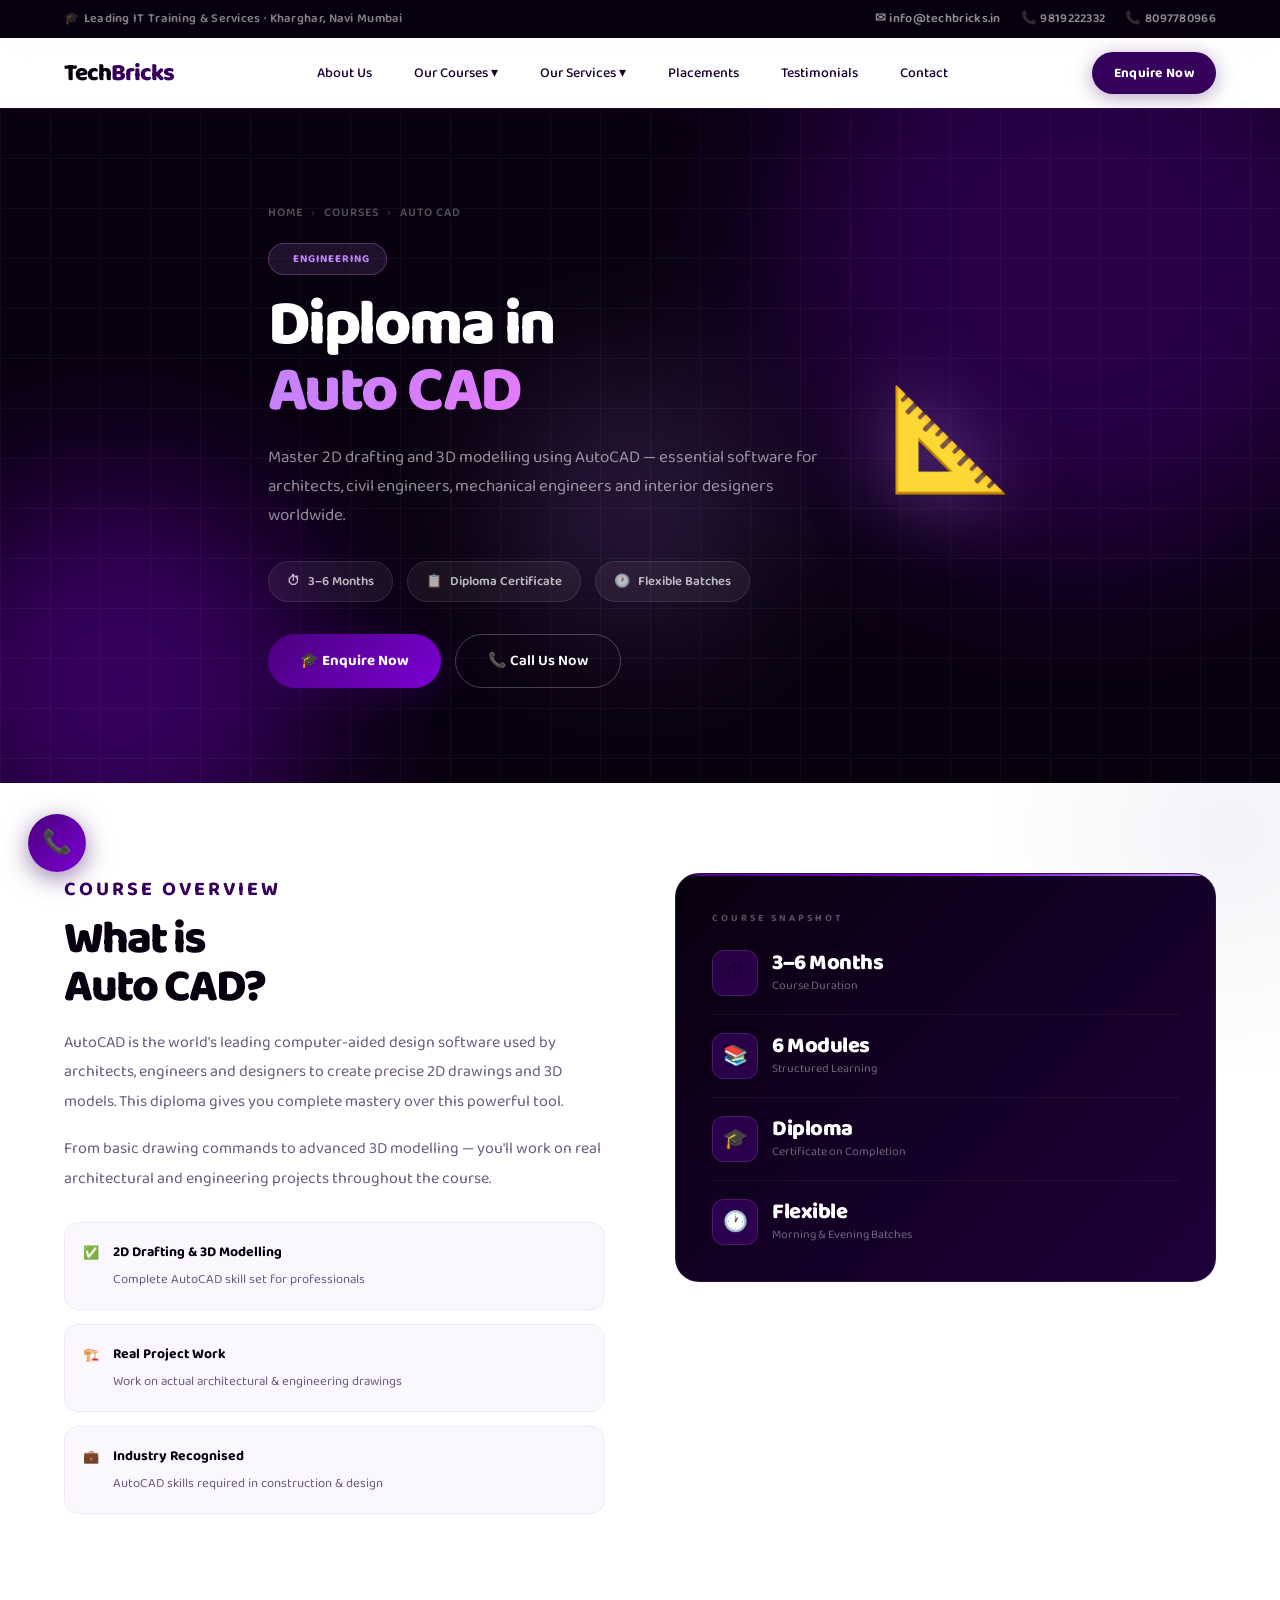
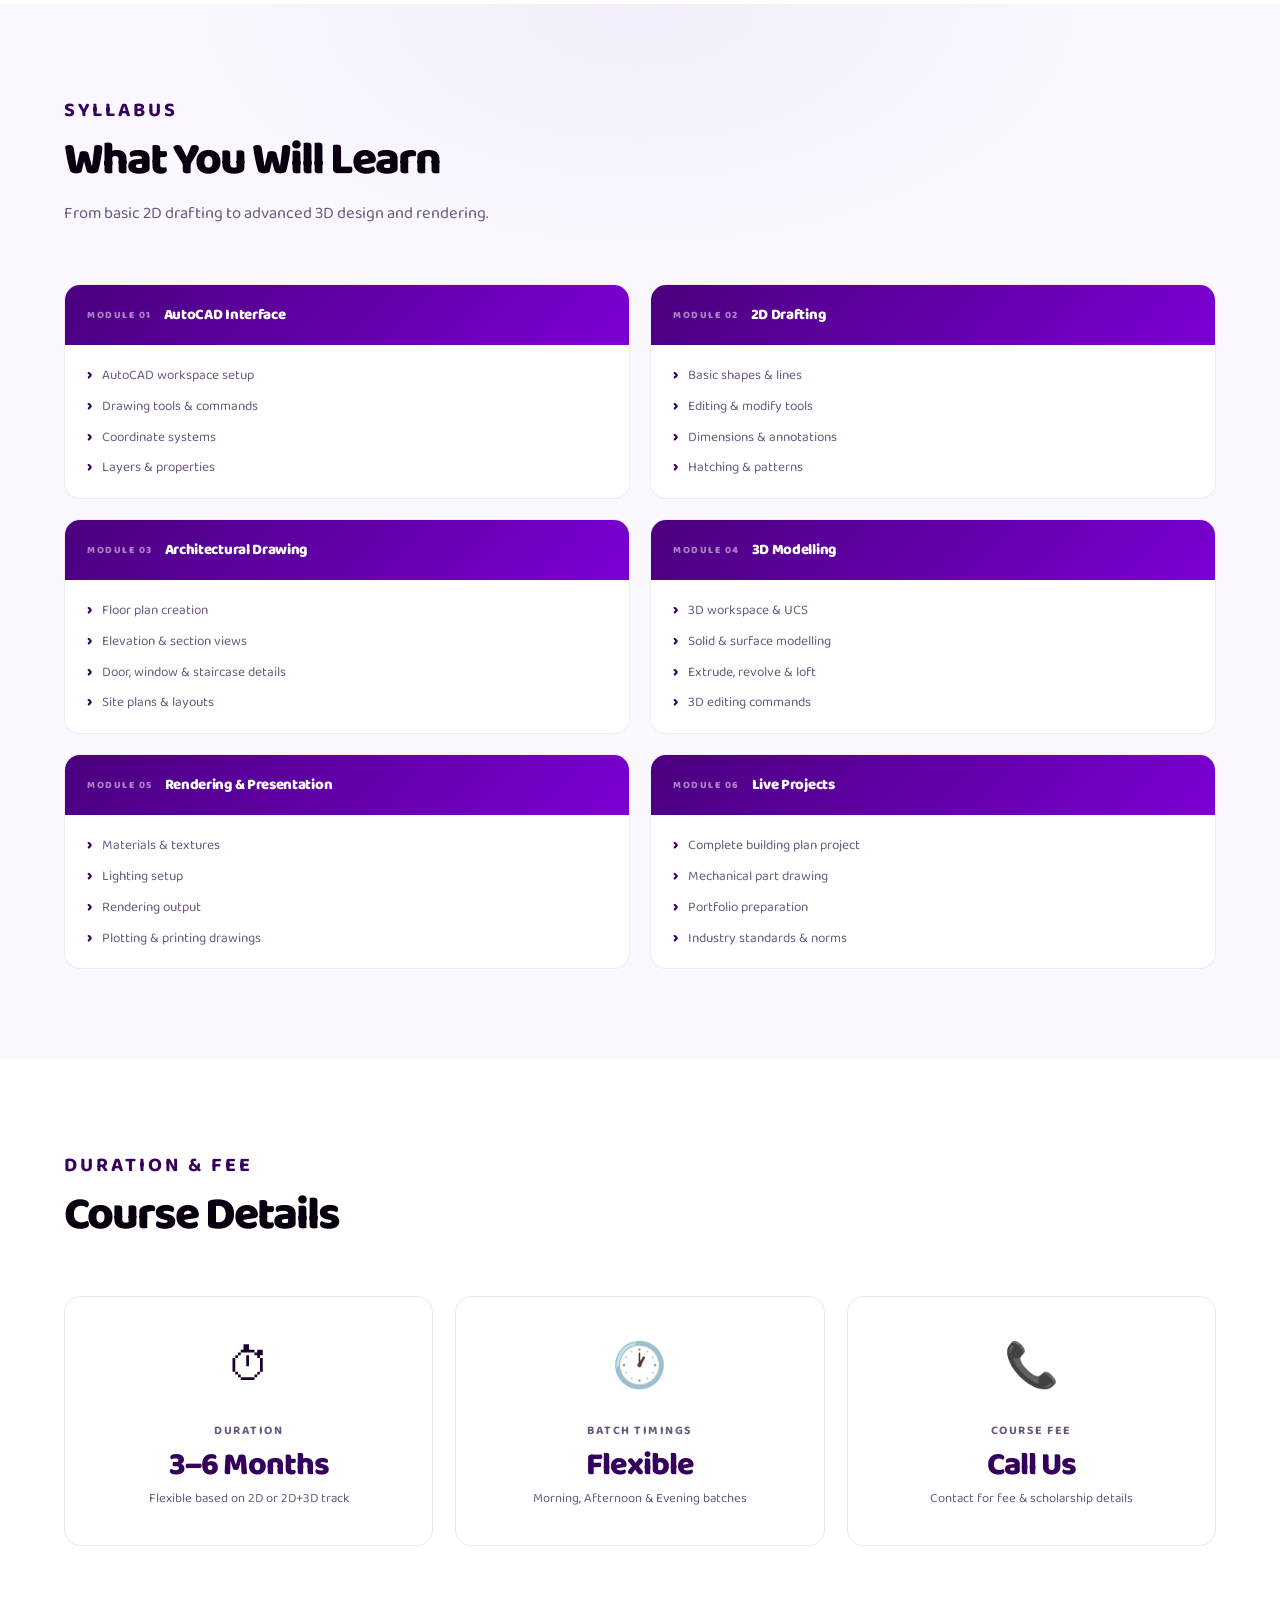
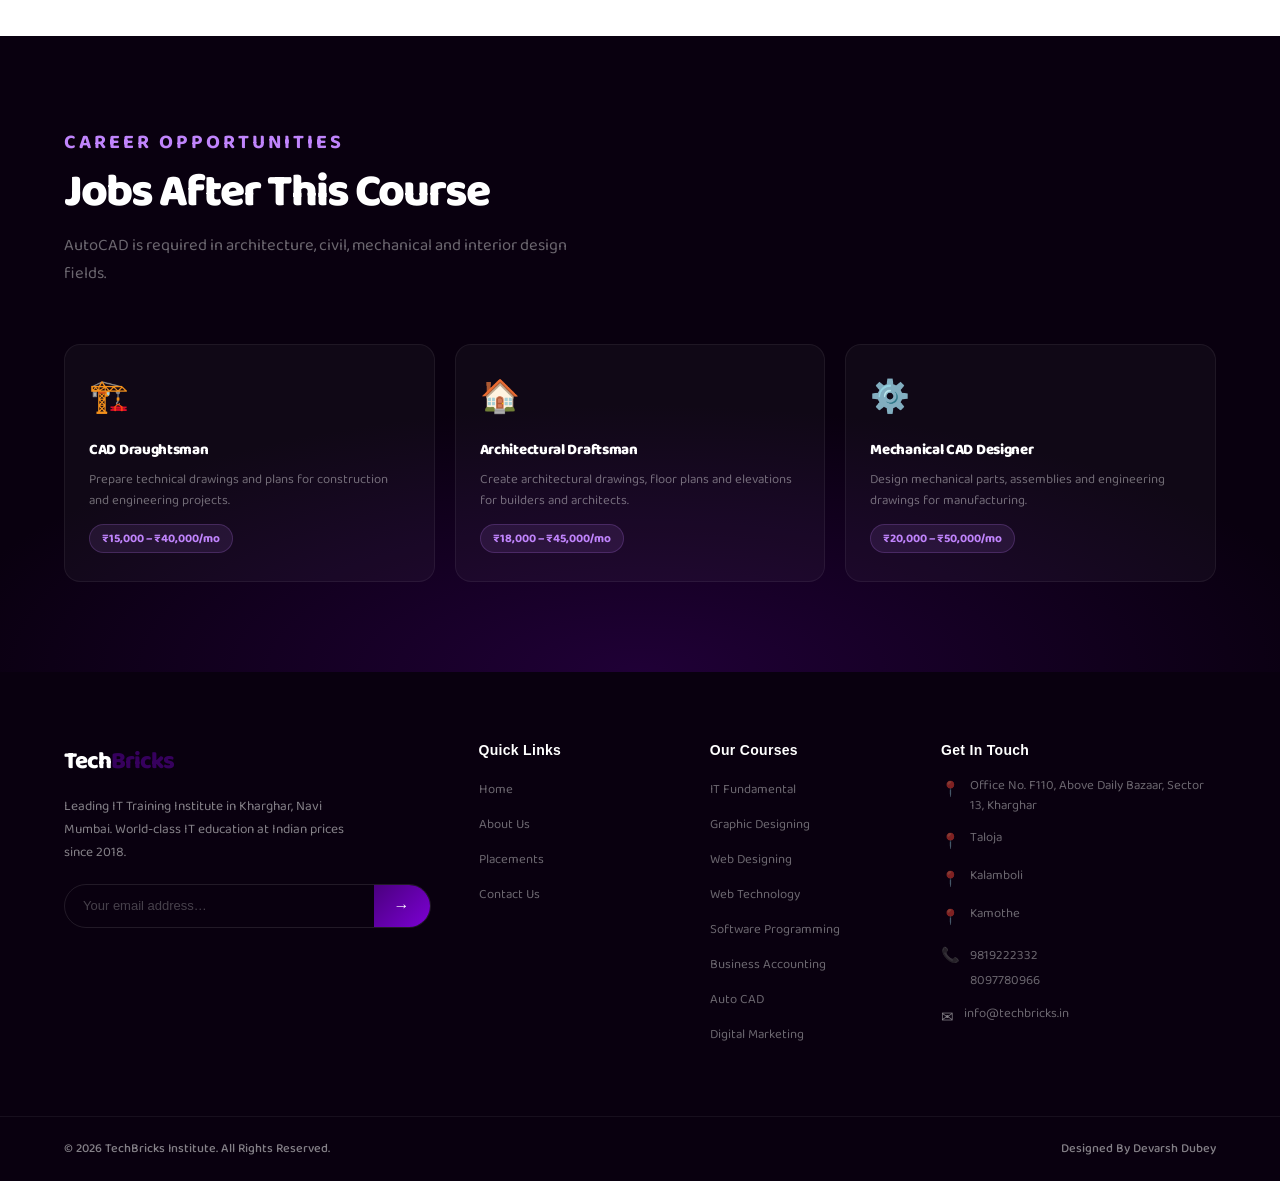
==== commit 6c4a1598: "Made required changes" ====
--- a/auto-cad.html
+++ b/auto-cad.html
@@ -1,53 +1,306 @@
 <!DOCTYPE html>
 <html lang="en">
+
 <head>
-<meta charset="UTF-8">
-<meta name="viewport" content="width=device-width, initial-scale=1.0">
-<title>Diploma in Auto CAD – TechBricks</title>
-<link href="https://fonts.googleapis.com/css2?family=Baloo+2:wght@400..800&display=swap" rel="stylesheet">
-<link rel="stylesheet" href="styles.css">
-<link rel="stylesheet" href="style2.css">
+  <meta charset="UTF-8">
+  <meta name="viewport" content="width=device-width, initial-scale=1.0">
+  <title>Diploma in Auto CAD – TechBricks</title>
+  <link href="https://fonts.googleapis.com/css2?family=Baloo+2:wght@400..800&display=swap" rel="stylesheet">
+  <link rel="stylesheet" href="styles.css">
+  <link rel="stylesheet" href="style2.css">
 </head>
+
 <body>
-<div class="topbar"><div class="tbi"><span>🎓 Leading IT Training &amp; Services · Kharghar, Navi Mumbai</span><div class="tbr"><a href="mailto:info@techbricks.in">✉ info@techbricks.in</a><a href="tel:9892446942">📞 9892446942</a><a href="tel:9323222335">📞 9323222335</a></div></div></div>
-<nav><div class="ni"><a href="index.html" class="logo">Tech<span>Bricks</span></a><ul class="nl"><li><a href="index.html#about">About Us</a></li><li class="dropdown"><a href="index.html#courses">Our Courses ▾</a><div class="dmenu"><h5>Our Courses</h5><a href="it-fundamental.html">IT Fundamental Course</a><a href="graphic-designing.html">Diploma in Graphic Designing</a><a href="web-designing.html">Diploma in Web Designing</a><a href="web-technology.html">Diploma in Web Technology</a><a href="software-programming.html">Diploma in Software Programming</a><a href="business-accounting.html">Business Accounting &amp; Taxation</a><a href="auto-cad.html">Diploma in Auto CAD</a><a href="hardware-networking.html">Hardware &amp; Networking</a><a href="digital-marketing.html">Digital Marketing</a></div></li><li class="dropdown"><a href="index.html#services">Our Services ▾</a><div class="dmenu"><h5>Our Services</h5><a href="index.html#services">Website Designing</a><a href="index.html#services">Digital Marketing</a></div></li><li><a href="index.html#why">Placements</a></li><li><a href="index.html#testi">Testimonials</a></li><li><a href="index.html#contact">Contact</a></li></ul><button class="btn-eq" onclick="openModal()">Enquire Now</button><button class="hbg" id="hbg" aria-label="Menu"><span class="b"></span><span class="b"></span><span class="b"></span></button></div></nav>
-<div class="mnav" id="mnav"><ul class="mnl"><li><a href="index.html#about">About Us</a></li><li><a href="it-fundamental.html" class="mst" data-t="mc1">Our Courses <span class="marr">›</span></a><div class="msub" id="mc1"><a href="it-fundamental.html">IT Fundamental Course</a><a href="graphic-designing.html">Graphic Designing</a><a href="web-designing.html">Web Designing</a><a href="web-technology.html">Web Technology</a><a href="software-programming.html">Software Programming</a><a href="business-accounting.html">Business Accounting</a><a href="auto-cad.html">Auto CAD</a><a href="hardware-networking.html">Hardware &amp; Networking</a><a href="digital-marketing.html">Digital Marketing</a></div></li><li><a href="index.html#services" class="mst" data-t="mc2">Our Services <span class="marr">›</span></a><div class="msub" id="mc2"><a href="index.html#services">Website Designing</a><a href="index.html#services">Digital Marketing</a></div></li><li><a href="index.html#why">Placements</a></li><li><a href="index.html#testi">Testimonials</a></li><li><a href="index.html#contact">Contact Us</a></li></ul><div class="mnf"><p class="mnfl">📞 Call Us Directly</p><a href="tel:9892446942" class="mcl">📞 9892446942</a><a href="tel:9323222335" class="mcl">📞 9323222335</a><button class="meb" onclick="openModal();closeMnav()">🎓 Enquire Now</button></div></div>
-
-<section class="chero">
-  <div class="orb orb1"></div><div class="orb orb2"></div><div class="orb orb3"></div><div class="hgrid"></div>
-  <div class="chi"><div>
-    <div class="cbread"><a href="index.html">Home</a><span>›</span><a href="index.html#courses">Courses</a><span>›</span>Auto CAD</div>
-    <div class="chero-badge"><span class="dot"></span> Engineering</div>
-    <h1>Diploma in<br><em>Auto CAD</em></h1>
-    <p class="chero-desc">Master 2D drafting and 3D modelling using AutoCAD — essential software for architects, civil engineers, mechanical engineers and interior designers worldwide.</p>
-    <div class="cmeta"><div class="cmi"><span>⏱</span> 3–6 Months</div><div class="cmi"><span>📋</span> Diploma Certificate</div><div class="cmi"><span>🕐</span> Flexible Batches</div></div>
-    <div class="chcta"><button class="btn-p" onclick="openModal()">🎓 Enquire Now</button><a href="tel:9892446942" class="btn-o">📞 Call Us Now</a></div>
-  </div><div class="cicon">📐</div></div>
-</section>
-
-<section class="ov"><div class="container"><div class="ovg">
-  <div class="ov-left reveal"><span class="slbl2">Course Overview</span><h2 class="stitle">What is<br>Auto CAD?</h2><p>AutoCAD is the world's leading computer-aided design software used by architects, engineers and designers to create precise 2D drawings and 3D models. This diploma gives you complete mastery over this powerful tool.</p><p>From basic drawing commands to advanced 3D modelling — you'll work on real architectural and engineering projects throughout the course.</p><div class="ov-hls"><div class="ov-hl"><span class="ov-hl-ico">✅</span><div><strong>2D Drafting &amp; 3D Modelling</strong><span>Complete AutoCAD skill set for professionals</span></div></div><div class="ov-hl"><span class="ov-hl-ico">🏗️</span><div><strong>Real Project Work</strong><span>Work on actual architectural &amp; engineering drawings</span></div></div><div class="ov-hl"><span class="ov-hl-ico">💼</span><div><strong>Industry Recognised</strong><span>AutoCAD skills required in construction &amp; design</span></div></div></div></div>
-  <div class="ov-card reveal"><div class="ov-card-ttl">Course Snapshot</div><div class="ov-st"><div class="ov-st-ico">⏱</div><div><div class="ov-st-num">3–6 Months</div><div class="ov-st-lbl">Course Duration</div></div></div><div class="ov-st"><div class="ov-st-ico">📚</div><div><div class="ov-st-num">6 Modules</div><div class="ov-st-lbl">Structured Learning</div></div></div><div class="ov-st"><div class="ov-st-ico">🎓</div><div><div class="ov-st-num">Diploma</div><div class="ov-st-lbl">Certificate on Completion</div></div></div><div class="ov-st"><div class="ov-st-ico">🕐</div><div><div class="ov-st-num">Flexible</div><div class="ov-st-lbl">Morning &amp; Evening Batches</div></div></div></div>
-</div></div></section>
-
-<section class="syl"><div class="container"><div class="tb reveal"><span class="slbl2">Syllabus</span><h2 class="stitle">What You Will Learn</h2><p class="ssub">From basic 2D drafting to advanced 3D design and rendering.</p></div>
-<div class="syl-grid">
-  <div class="smod reveal"><div class="smod-head"><span class="smod-n">MODULE 01</span><h4>AutoCAD Interface</h4></div><div class="smod-body"><ul><li>AutoCAD workspace setup</li><li>Drawing tools &amp; commands</li><li>Coordinate systems</li><li>Layers &amp; properties</li></ul></div></div>
-  <div class="smod reveal"><div class="smod-head"><span class="smod-n">MODULE 02</span><h4>2D Drafting</h4></div><div class="smod-body"><ul><li>Basic shapes &amp; lines</li><li>Editing &amp; modify tools</li><li>Dimensions &amp; annotations</li><li>Hatching &amp; patterns</li></ul></div></div>
-  <div class="smod reveal"><div class="smod-head"><span class="smod-n">MODULE 03</span><h4>Architectural Drawing</h4></div><div class="smod-body"><ul><li>Floor plan creation</li><li>Elevation &amp; section views</li><li>Door, window &amp; staircase details</li><li>Site plans &amp; layouts</li></ul></div></div>
-  <div class="smod reveal"><div class="smod-head"><span class="smod-n">MODULE 04</span><h4>3D Modelling</h4></div><div class="smod-body"><ul><li>3D workspace &amp; UCS</li><li>Solid &amp; surface modelling</li><li>Extrude, revolve &amp; loft</li><li>3D editing commands</li></ul></div></div>
-  <div class="smod reveal"><div class="smod-head"><span class="smod-n">MODULE 05</span><h4>Rendering &amp; Presentation</h4></div><div class="smod-body"><ul><li>Materials &amp; textures</li><li>Lighting setup</li><li>Rendering output</li><li>Plotting &amp; printing drawings</li></ul></div></div>
-  <div class="smod reveal"><div class="smod-head"><span class="smod-n">MODULE 06</span><h4>Live Projects</h4></div><div class="smod-body"><ul><li>Complete building plan project</li><li>Mechanical part drawing</li><li>Portfolio preparation</li><li>Industry standards &amp; norms</li></ul></div></div>
-</div></div></section>
-
-<section class="dur"><div class="container"><div class="tb reveal"><span class="slbl2">Duration &amp; Fee</span><h2 class="stitle">Course Details</h2></div><div class="dur-grid"><div class="dur-card reveal"><span class="dur-ico">⏱</span><h4>Duration</h4><div class="dur-val">3–6 Months</div><div class="dur-sub">Flexible based on 2D or 2D+3D track</div></div><div class="dur-card reveal"><span class="dur-ico">🕐</span><h4>Batch Timings</h4><div class="dur-val">Flexible</div><div class="dur-sub">Morning, Afternoon &amp; Evening batches</div></div><div class="dur-card reveal"><span class="dur-ico">📞</span><h4>Course Fee</h4><div class="dur-val">Call Us</div><div class="dur-sub">Contact for fee &amp; scholarship details</div></div></div></div></section>
-
-<section class="car"><div class="container"><div class="tb reveal"><span class="slbl2" style="color:var(--accent)">Career Opportunities</span><h2 class="stitle">Jobs After This Course</h2><p class="ssub">AutoCAD is required in architecture, civil, mechanical and interior design fields.</p></div>
-<div class="car-grid"><div class="car-card reveal"><span class="car-ico">🏗️</span><h4>CAD Draughtsman</h4><p>Prepare technical drawings and plans for construction and engineering projects.</p><span class="car-sal">₹15,000 – ₹40,000/mo</span></div><div class="car-card reveal"><span class="car-ico">🏠</span><h4>Architectural Draftsman</h4><p>Create architectural drawings, floor plans and elevations for builders and architects.</p><span class="car-sal">₹18,000 – ₹45,000/mo</span></div><div class="car-card reveal"><span class="car-ico">⚙️</span><h4>Mechanical CAD Designer</h4><p>Design mechanical parts, assemblies and engineering drawings for manufacturing.</p><span class="car-sal">₹20,000 – ₹50,000/mo</span></div></div>
-</div></section>
-
-<footer><div class="ftop"><div class="container"><div class="fg"><div class="fb"><a href="index.html" class="logo">Tech<span>Bricks</span></a><p>Leading IT Training Institute in Kharghar, Navi Mumbai. World-class IT education at Indian prices since 2018.</p><div class="nf"><input type="email" placeholder="Your email address…"><button type="button">→</button></div></div><div class="fc"><h5>Quick Links</h5><ul><li><a href="index.html">Home</a></li><li><a href="index.html#about">About Us</a></li><li><a href="index.html#why">Placements</a></li><li><a href="index.html#contact">Contact Us</a></li></ul></div><div class="fc"><h5>Our Courses</h5><ul><li><a href="it-fundamental.html">IT Fundamental</a></li><li><a href="graphic-designing.html">Graphic Designing</a></li><li><a href="web-designing.html">Web Designing</a></li><li><a href="web-technology.html">Web Technology</a></li><li><a href="software-programming.html">Software Programming</a></li><li><a href="business-accounting.html">Business Accounting</a></li><li><a href="auto-cad.html">Auto CAD</a></li><li><a href="digital-marketing.html">Digital Marketing</a></li></ul></div><div class="fc"><h5>Get In Touch</h5><div class="ci"><span class="cico">📍</span><p>Office No. F110, Above Daily Bazaar, Sector 13, Kharghar</p></div><div class="ci"><span class="cico">📍</span><p>20, Shelter Riverside, Sector 14, Phase 1 Taloja, Navi Mumbai</p></div><div class="ci"><span class="cico">📞</span><div><a href="tel:9892446942">9892446942</a><br><a href="tel:9323222335">9323222335</a></div></div><div class="ci"><span class="cico">✉</span><a href="mailto:info@techbricks.in">info@techbricks.in</a></div></div></div></div></div><div class="container"><div class="fbot"><span>© 2026 TechBricks Institute. All Rights Reserved.</span><span>Designed By Devarsh Dubey</span></div></div></footer>
-<a href="tel:9892446942" class="fcall" title="Call Us Now">📞</a>
-<div class="mover" id="enquiryModal" onclick="if(event.target===this)closeModal()"><div class="modal"><div class="mh"><div><h3>🎓 Enquire Now</h3><p>We'll get back to you within 24 hours</p></div><button class="mclose" onclick="closeModal()">✕</button></div><div class="mbody"><div class="frow"><div class="fg2"><label>Name *</label><input type="text" placeholder="Enter your name here"></div></div><div class="fg2"><label>Mobile Number *</label><input type="tel" placeholder="+91 99XXXXXXXX"></div><div class="fg2"><label>Email Address</label><input type="email" placeholder="you@example.com"></div><div class="fg2"><label>Course of Interest *</label><select><option value="">— Select a Course —</option><option>IT Fundamental Course</option><option>Diploma in Graphic Designing</option><option>Diploma in Web Designing</option><option>Diploma in Web Technology</option><option>Diploma in Software Programming</option><option>Business Accounting &amp; Taxation</option><option selected>Diploma in Auto CAD</option><option>Hardware &amp; Networking</option><option>Digital Marketing</option></select></div><div class="fg2"><label>Message</label><textarea placeholder="Any specific questions or requirements…"></textarea></div><button class="btn-sub" onclick="submitForm()">Send Enquiry on WhatsApp →</button><p class="mnote">📞 Prefer to call? <a href="tel:9892446942">9892446942</a></p></div></div></div>
-<script src="script.js"></script>
-</body></html>+  <div class="topbar">
+    <div class="tbi"><span>🎓 Leading IT Training &amp; Services · Kharghar, Navi Mumbai</span>
+      <div class="tbr">
+        <a href="mailto:info@techbricks.in">✉ info@techbricks.in</a>
+        <a href="tel:9819222332">📞 9819222332</a>
+        <a href="tel:8097780966">📞 8097780966</a>
+      </div>
+    </div>
+  </div>
+
+  <nav>
+    <div class="ni"><a href="index.html" class="logo">Tech<span>Bricks</span></a>
+      <ul class="nl">
+        <li><a href="index.html#about">About Us</a></li>
+        <li class="dropdown"><a href="index.html#courses">Our Courses ▾</a>
+          <div class="dmenu">
+            <h5>Our Courses</h5>
+            <a href="it-fundamental.html">IT Fundamental Course</a>
+            <a href="graphic-designing.html">Diploma in Graphic Designing</a>
+            <a href="web-designing.html">Diploma in Web Designing</a>
+            <a href="web-technology.html">Diploma in Web Technology</a>
+            <a href="software-programming.html">Diploma in Software Programming</a>
+            <a href="business-accounting.html">Business Accounting &amp; Taxation</a>
+            <a href="auto-cad.html">Diploma in Auto CAD</a>
+            <a href="digital-marketing.html">Digital Marketing</a>
+          </div>
+        </li>
+        <li class="dropdown"><a href="index.html#services">Our Services ▾</a>
+          <div class="dmenu">
+            <h5>Our Services</h5>
+            <a href="index.html#services">Website Designing</a>
+            <a href="index.html#services">Digital Marketing</a>
+          </div>
+        </li>
+        <li><a href="index.html#why">Placements</a></li>
+        <li><a href="index.html#testi">Testimonials</a></li>
+        <li><a href="index.html#contact">Contact</a></li>
+      </ul>
+      <button class="btn-eq" onclick="openModal()">Enquire Now</button>
+      <button class="hbg" id="hbg" aria-label="Menu">
+        <span class="b"></span><span class="b"></span><span class="b"></span>
+      </button>
+    </div>
+  </nav>
+
+  <div class="mnav" id="mnav">
+    <ul class="mnl">
+      <li><a href="index.html#about">About Us</a></li>
+      <li>
+        <a href="index.html#courses" class="mst" data-t="mc1">Our Courses <span class="marr">›</span></a>
+        <div class="msub" id="mc1">
+          <a href="it-fundamental.html">IT Fundamental Course</a>
+          <a href="graphic-designing.html">Graphic Designing</a>
+          <a href="web-designing.html">Web Designing</a>
+          <a href="web-technology.html">Web Technology</a>
+          <a href="software-programming.html">Software Programming</a>
+          <a href="business-accounting.html">Business Accounting</a>
+          <a href="auto-cad.html">Auto CAD</a>
+          <a href="digital-marketing.html">Digital Marketing</a>
+        </div>
+      </li>
+      <li>
+        <a href="index.html#services" class="mst" data-t="mc2">Our Services <span class="marr">›</span></a>
+        <div class="msub" id="mc2">
+          <a href="index.html#services">Website Designing</a>
+          <a href="index.html#services">Digital Marketing</a>
+        </div>
+      </li>
+      <li><a href="index.html#why">Placements</a></li>
+      <li><a href="index.html#testi">Testimonials</a></li>
+      <li><a href="index.html#contact">Contact Us</a></li>
+    </ul>
+    <div class="mnf">
+      <p class="mnfl">📞 Call Us Directly</p>
+      <a href="tel:9819222332" class="mcl">📞 9819222332</a>
+      <a href="tel:8097780966" class="mcl">📞 8097780966</a>
+      <button class="meb" onclick="openModal();closeMnav()">🎓 Enquire Now</button>
+    </div>
+  </div>
+
+  <section class="chero">
+    <div class="orb orb1"></div>
+    <div class="orb orb2"></div>
+    <div class="orb orb3"></div>
+    <div class="hgrid"></div>
+    <div class="chi">
+      <div>
+        <div class="cbread"><a href="index.html">Home</a><span>›</span><a href="index.html#courses">Courses</a><span>›</span>Auto CAD</div>
+        <div class="chero-badge"><span class="dot"></span> Engineering</div>
+        <h1>Diploma in<br><em>Auto CAD</em></h1>
+        <p class="chero-desc">Master 2D drafting and 3D modelling using AutoCAD — essential software for architects, civil engineers, mechanical engineers and interior designers worldwide.</p>
+        <div class="cmeta">
+          <div class="cmi"><span>⏱</span> 3–6 Months</div>
+          <div class="cmi"><span>📋</span> Diploma Certificate</div>
+          <div class="cmi"><span>🕐</span> Flexible Batches</div>
+        </div>
+        <div class="chcta">
+          <button class="btn-p" onclick="openModal()">🎓 Enquire Now</button>
+          <a href="tel:9819222332" class="btn-o">📞 Call Us Now</a>
+        </div>
+      </div>
+      <div class="cicon">📐</div>
+    </div>
+  </section>
+
+  <section class="ov">
+    <div class="container">
+      <div class="ovg">
+        <div class="ov-left reveal">
+          <span class="slbl2">Course Overview</span>
+          <h2 class="stitle">What is<br>Auto CAD?</h2>
+          <p>AutoCAD is the world's leading computer-aided design software used by architects, engineers and designers to create precise 2D drawings and 3D models. This diploma gives you complete mastery over this powerful tool.</p>
+          <p>From basic drawing commands to advanced 3D modelling — you'll work on real architectural and engineering projects throughout the course.</p>
+          <div class="ov-hls">
+            <div class="ov-hl"><span class="ov-hl-ico">✅</span><div><strong>2D Drafting &amp; 3D Modelling</strong><span>Complete AutoCAD skill set for professionals</span></div></div>
+            <div class="ov-hl"><span class="ov-hl-ico">🏗️</span><div><strong>Real Project Work</strong><span>Work on actual architectural &amp; engineering drawings</span></div></div>
+            <div class="ov-hl"><span class="ov-hl-ico">💼</span><div><strong>Industry Recognised</strong><span>AutoCAD skills required in construction &amp; design</span></div></div>
+          </div>
+        </div>
+        <div class="ov-card reveal">
+          <div class="ov-card-ttl">Course Snapshot</div>
+          <div class="ov-st"><div class="ov-st-ico">⏱</div><div><div class="ov-st-num">3–6 Months</div><div class="ov-st-lbl">Course Duration</div></div></div>
+          <div class="ov-st"><div class="ov-st-ico">📚</div><div><div class="ov-st-num">6 Modules</div><div class="ov-st-lbl">Structured Learning</div></div></div>
+          <div class="ov-st"><div class="ov-st-ico">🎓</div><div><div class="ov-st-num">Diploma</div><div class="ov-st-lbl">Certificate on Completion</div></div></div>
+          <div class="ov-st"><div class="ov-st-ico">🕐</div><div><div class="ov-st-num">Flexible</div><div class="ov-st-lbl">Morning &amp; Evening Batches</div></div></div>
+        </div>
+      </div>
+    </div>
+  </section>
+
+  <section class="syl">
+    <div class="container">
+      <div class="tb reveal">
+        <span class="slbl2">Syllabus</span>
+        <h2 class="stitle">What You Will Learn</h2>
+        <p class="ssub">From basic 2D drafting to advanced 3D design and rendering.</p>
+      </div>
+      <div class="syl-grid">
+        <div class="smod reveal">
+          <div class="smod-head"><span class="smod-n">MODULE 01</span><h4>AutoCAD Interface</h4></div>
+          <div class="smod-body"><ul><li>AutoCAD workspace setup</li><li>Drawing tools &amp; commands</li><li>Coordinate systems</li><li>Layers &amp; properties</li></ul></div>
+        </div>
+        <div class="smod reveal">
+          <div class="smod-head"><span class="smod-n">MODULE 02</span><h4>2D Drafting</h4></div>
+          <div class="smod-body"><ul><li>Basic shapes &amp; lines</li><li>Editing &amp; modify tools</li><li>Dimensions &amp; annotations</li><li>Hatching &amp; patterns</li></ul></div>
+        </div>
+        <div class="smod reveal">
+          <div class="smod-head"><span class="smod-n">MODULE 03</span><h4>Architectural Drawing</h4></div>
+          <div class="smod-body"><ul><li>Floor plan creation</li><li>Elevation &amp; section views</li><li>Door, window &amp; staircase details</li><li>Site plans &amp; layouts</li></ul></div>
+        </div>
+        <div class="smod reveal">
+          <div class="smod-head"><span class="smod-n">MODULE 04</span><h4>3D Modelling</h4></div>
+          <div class="smod-body"><ul><li>3D workspace &amp; UCS</li><li>Solid &amp; surface modelling</li><li>Extrude, revolve &amp; loft</li><li>3D editing commands</li></ul></div>
+        </div>
+        <div class="smod reveal">
+          <div class="smod-head"><span class="smod-n">MODULE 05</span><h4>Rendering &amp; Presentation</h4></div>
+          <div class="smod-body"><ul><li>Materials &amp; textures</li><li>Lighting setup</li><li>Rendering output</li><li>Plotting &amp; printing drawings</li></ul></div>
+        </div>
+        <div class="smod reveal">
+          <div class="smod-head"><span class="smod-n">MODULE 06</span><h4>Live Projects</h4></div>
+          <div class="smod-body"><ul><li>Complete building plan project</li><li>Mechanical part drawing</li><li>Portfolio preparation</li><li>Industry standards &amp; norms</li></ul></div>
+        </div>
+      </div>
+    </div>
+  </section>
+
+  <section class="dur">
+    <div class="container">
+      <div class="tb reveal">
+        <span class="slbl2">Duration &amp; Fee</span>
+        <h2 class="stitle">Course Details</h2>
+      </div>
+      <div class="dur-grid">
+        <div class="dur-card reveal"><span class="dur-ico">⏱</span><h4>Duration</h4><div class="dur-val">3–6 Months</div><div class="dur-sub">Flexible based on 2D or 2D+3D track</div></div>
+        <div class="dur-card reveal"><span class="dur-ico">🕐</span><h4>Batch Timings</h4><div class="dur-val">Flexible</div><div class="dur-sub">Morning, Afternoon &amp; Evening batches</div></div>
+        <div class="dur-card reveal"><span class="dur-ico">📞</span><h4>Course Fee</h4><div class="dur-val">Call Us</div><div class="dur-sub">Contact for fee &amp; scholarship details</div></div>
+      </div>
+    </div>
+  </section>
+
+  <section class="car">
+    <div class="container">
+      <div class="tb reveal">
+        <span class="slbl2" style="color:var(--accent)">Career Opportunities</span>
+        <h2 class="stitle">Jobs After This Course</h2>
+        <p class="ssub">AutoCAD is required in architecture, civil, mechanical and interior design fields.</p>
+      </div>
+      <div class="car-grid">
+        <div class="car-card reveal"><span class="car-ico">🏗️</span><h4>CAD Draughtsman</h4><p>Prepare technical drawings and plans for construction and engineering projects.</p><span class="car-sal">₹15,000 – ₹40,000/mo</span></div>
+        <div class="car-card reveal"><span class="car-ico">🏠</span><h4>Architectural Draftsman</h4><p>Create architectural drawings, floor plans and elevations for builders and architects.</p><span class="car-sal">₹18,000 – ₹45,000/mo</span></div>
+        <div class="car-card reveal"><span class="car-ico">⚙️</span><h4>Mechanical CAD Designer</h4><p>Design mechanical parts, assemblies and engineering drawings for manufacturing.</p><span class="car-sal">₹20,000 – ₹50,000/mo</span></div>
+      </div>
+    </div>
+  </section>
+
+  <!-- FOOTER -->
+  <footer>
+    <div class="ftop">
+      <div class="container">
+        <div class="fg">
+          <div class="fb">
+            <a href="index.html" class="logo">Tech<span>Bricks</span></a>
+            <p>Leading IT Training Institute in Kharghar, Navi Mumbai. World-class IT education at Indian prices since 2018.</p>
+            <div class="nf">
+              <input type="email" placeholder="Your email address…">
+              <button type="button">→</button>
+            </div>
+          </div>
+          <div class="fc">
+            <h5>Quick Links</h5>
+            <ul>
+              <li><a href="index.html">Home</a></li>
+              <li><a href="index.html#about">About Us</a></li>
+              <li><a href="index.html#why">Placements</a></li>
+              <li><a href="index.html#contact">Contact Us</a></li>
+            </ul>
+          </div>
+          <div class="fc">
+            <h5>Our Courses</h5>
+            <ul>
+              <li><a href="it-fundamental.html">IT Fundamental</a></li>
+              <li><a href="graphic-designing.html">Graphic Designing</a></li>
+              <li><a href="web-designing.html">Web Designing</a></li>
+              <li><a href="web-technology.html">Web Technology</a></li>
+              <li><a href="software-programming.html">Software Programming</a></li>
+              <li><a href="business-accounting.html">Business Accounting</a></li>
+              <li><a href="auto-cad.html">Auto CAD</a></li>
+              <li><a href="digital-marketing.html">Digital Marketing</a></li>
+            </ul>
+          </div>
+          <div class="fc">
+            <h5>Get In Touch</h5>
+            <div class="ci"><span class="cico">📍</span><a href="https://share.google/Fkf1qQsxpJ4VDiDJh"><p>Office No. F110, Above Daily Bazaar, Sector 13, Kharghar</p></a></div>
+            <div class="ci"><span class="cico">📍</span><a href="https://share.google/dmCUyhu2PH8qXrPsm"><p>Taloja</p></a></div>
+            <div class="ci"><span class="cico">📍</span><a href="https://share.google/jSGo4o7i6bIvLreIR"><p>Kalamboli</p></a></div>
+            <div class="ci"><span class="cico">📍</span><a href="https://share.google/Fkf1qQsxpJ4VDiDJh"><p>Kamothe</p></a></div>
+            <div class="ci"><span class="cico">📞</span><div><a href="tel:9819222332">9819222332</a><br><a href="tel:8097780966">8097780966</a></div></div>
+            <div class="ci"><span class="cico">✉</span><a href="mailto:info@techbricks.in">info@techbricks.in</a></div>
+          </div>
+        </div>
+      </div>
+    </div>
+    <div class="container">
+      <div class="fbot">
+        <span>© 2026 TechBricks Institute. All Rights Reserved.</span>
+        <span>Designed By Devarsh Dubey</span>
+      </div>
+    </div>
+  </footer>
+
+  <!-- FLOAT CALL -->
+  <a href="tel:8097780966" class="fcall" title="Call Us Now">📞</a>
+
+  <!-- MODAL -->
+  <div class="mover" id="enquiryModal" onclick="if(event.target===this)closeModal()">
+    <div class="modal">
+      <div class="mh">
+        <div><h3>🎓 Enquire Now</h3><p>We'll get back to you within 24 hours</p></div>
+        <button class="mclose" onclick="closeModal()">✕</button>
+      </div>
+      <div class="mbody">
+        <div class="frow">
+          <div class="fg2"><label>Name *</label><input type="text" placeholder="enter your name here"></div>
+        </div>
+        <div class="fg2"><label>Mobile Number *</label><input type="tel" placeholder="+91 99XXXXXXXX"></div>
+        <div class="fg2"><label>Email Address</label><input type="email" placeholder="you@example.com"></div>
+        <div class="fg2">
+          <label>Course of Interest *</label>
+          <select>
+            <option value="">— Select a Course —</option>
+            <option>IT Fundamental Course</option>
+            <option>Diploma in Graphic Designing</option>
+            <option>Diploma in Web Designing</option>
+            <option>Diploma in Web Technology</option>
+            <option>Diploma in Software Programming</option>
+            <option>Business Accounting &amp; Taxation</option>
+            <option selected>Diploma in Auto CAD</option>
+            <option>Digital Marketing</option>
+            <option>Website Designing Service</option>
+            <option>Digital Marketing Service</option>
+          </select>
+        </div>
+        <div class="fg2"><label>Message</label><textarea placeholder="Any specific questions or requirements…"></textarea></div>
+        <button class="btn-sub" onclick="submitForm()">Submit Enquiry →</button>
+        <p class="mnote">📞 Prefer to call? <a href="tel:8097780966">8097780966</a></p>
+      </div>
+    </div>
+  </div>
+
+  <script src="script.js"></script>
+</body>
+
+</html>
--- a/styles.css
+++ b/styles.css
@@ -156,10 +156,11 @@
   font-weight: 500;
   color: var(--text);
   text-decoration: none;
-  padding: 7px 13px;
+  padding: 7px 20px;
   border-radius: 8px;
   transition: all .2s;
-  display: block
+  display: block;
+  /* border: 2px solid red; */
 }
 
 .nl>li>a:hover {
@@ -174,7 +175,7 @@
 .dmenu {
   display: none;
   position: absolute;
-  top: calc(100% + 10px);
+  top: calc(100% + 1px);
   left: 0;
   background: var(--white);
   border-radius: var(--r);
@@ -199,7 +200,7 @@
 }
 
 .dropdown:hover .dmenu {
-  display: block
+  display: block;
 }
 
 .dmenu h5 {
